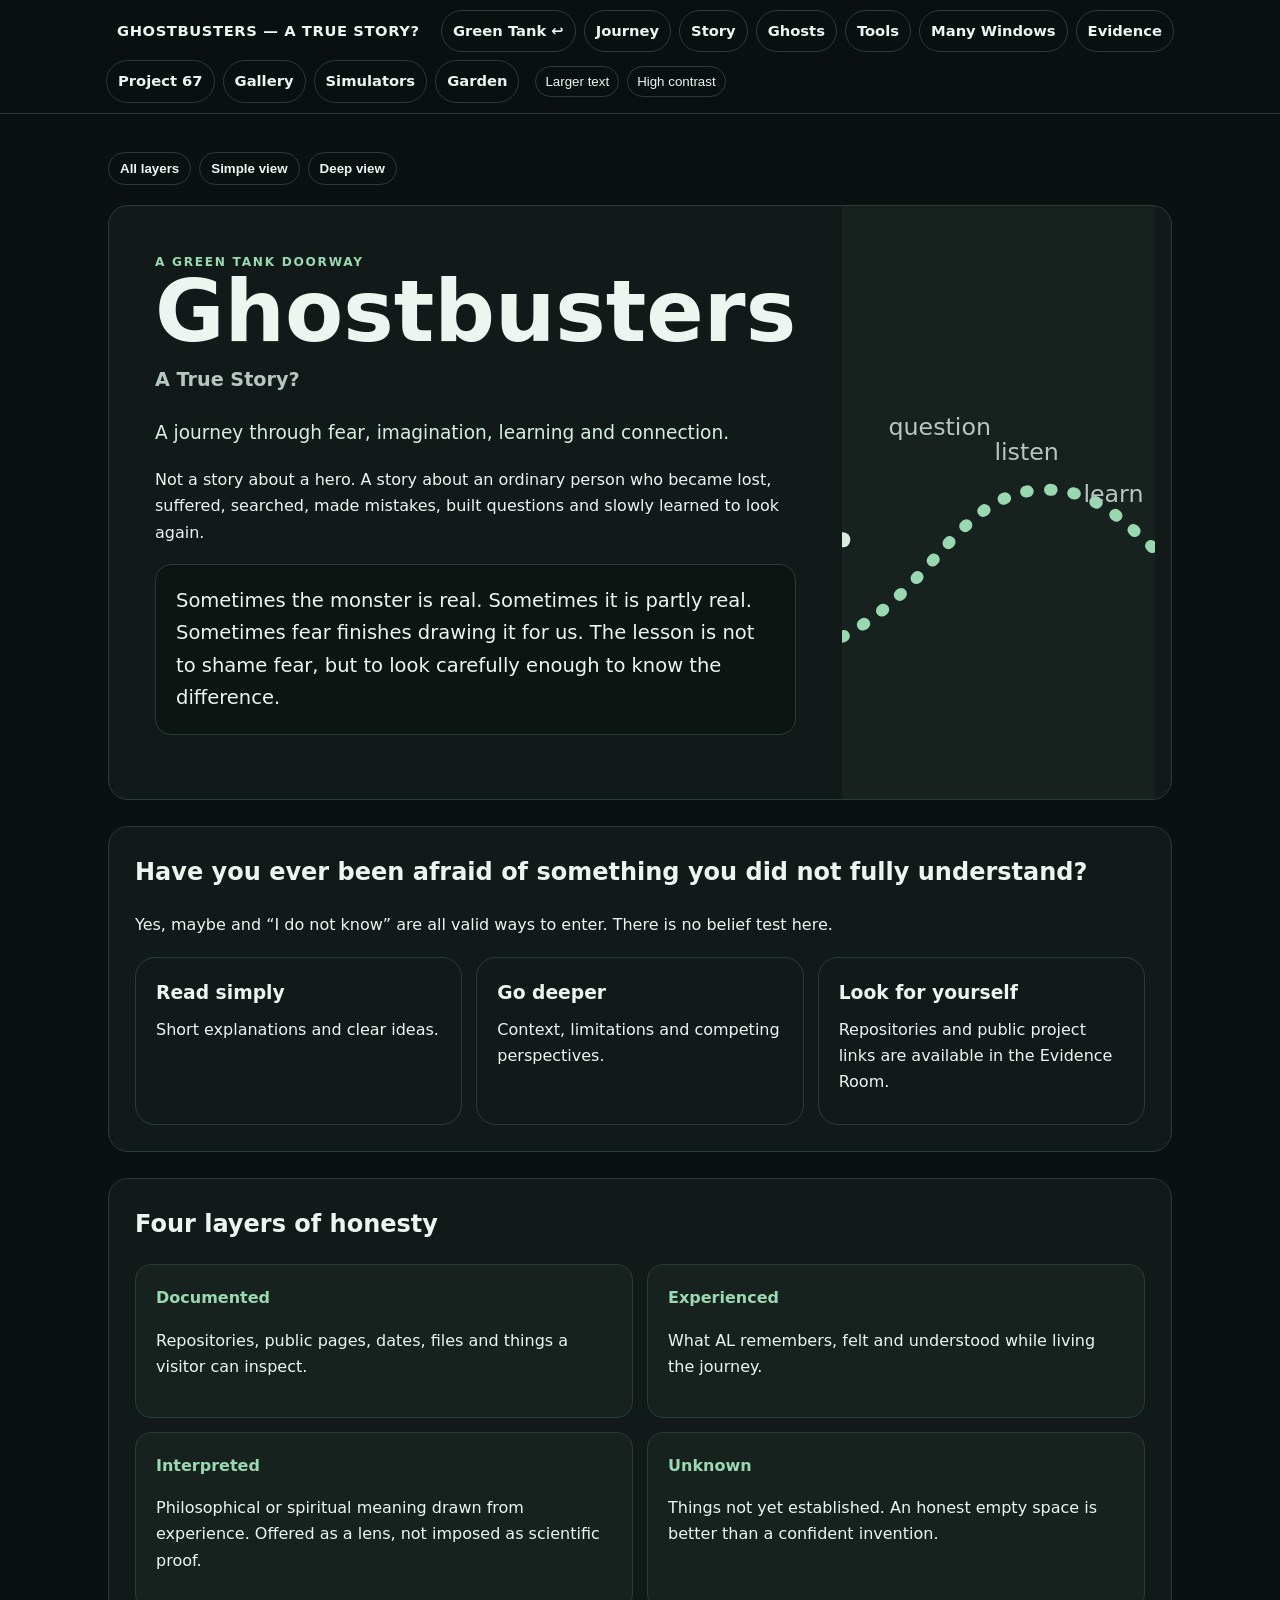
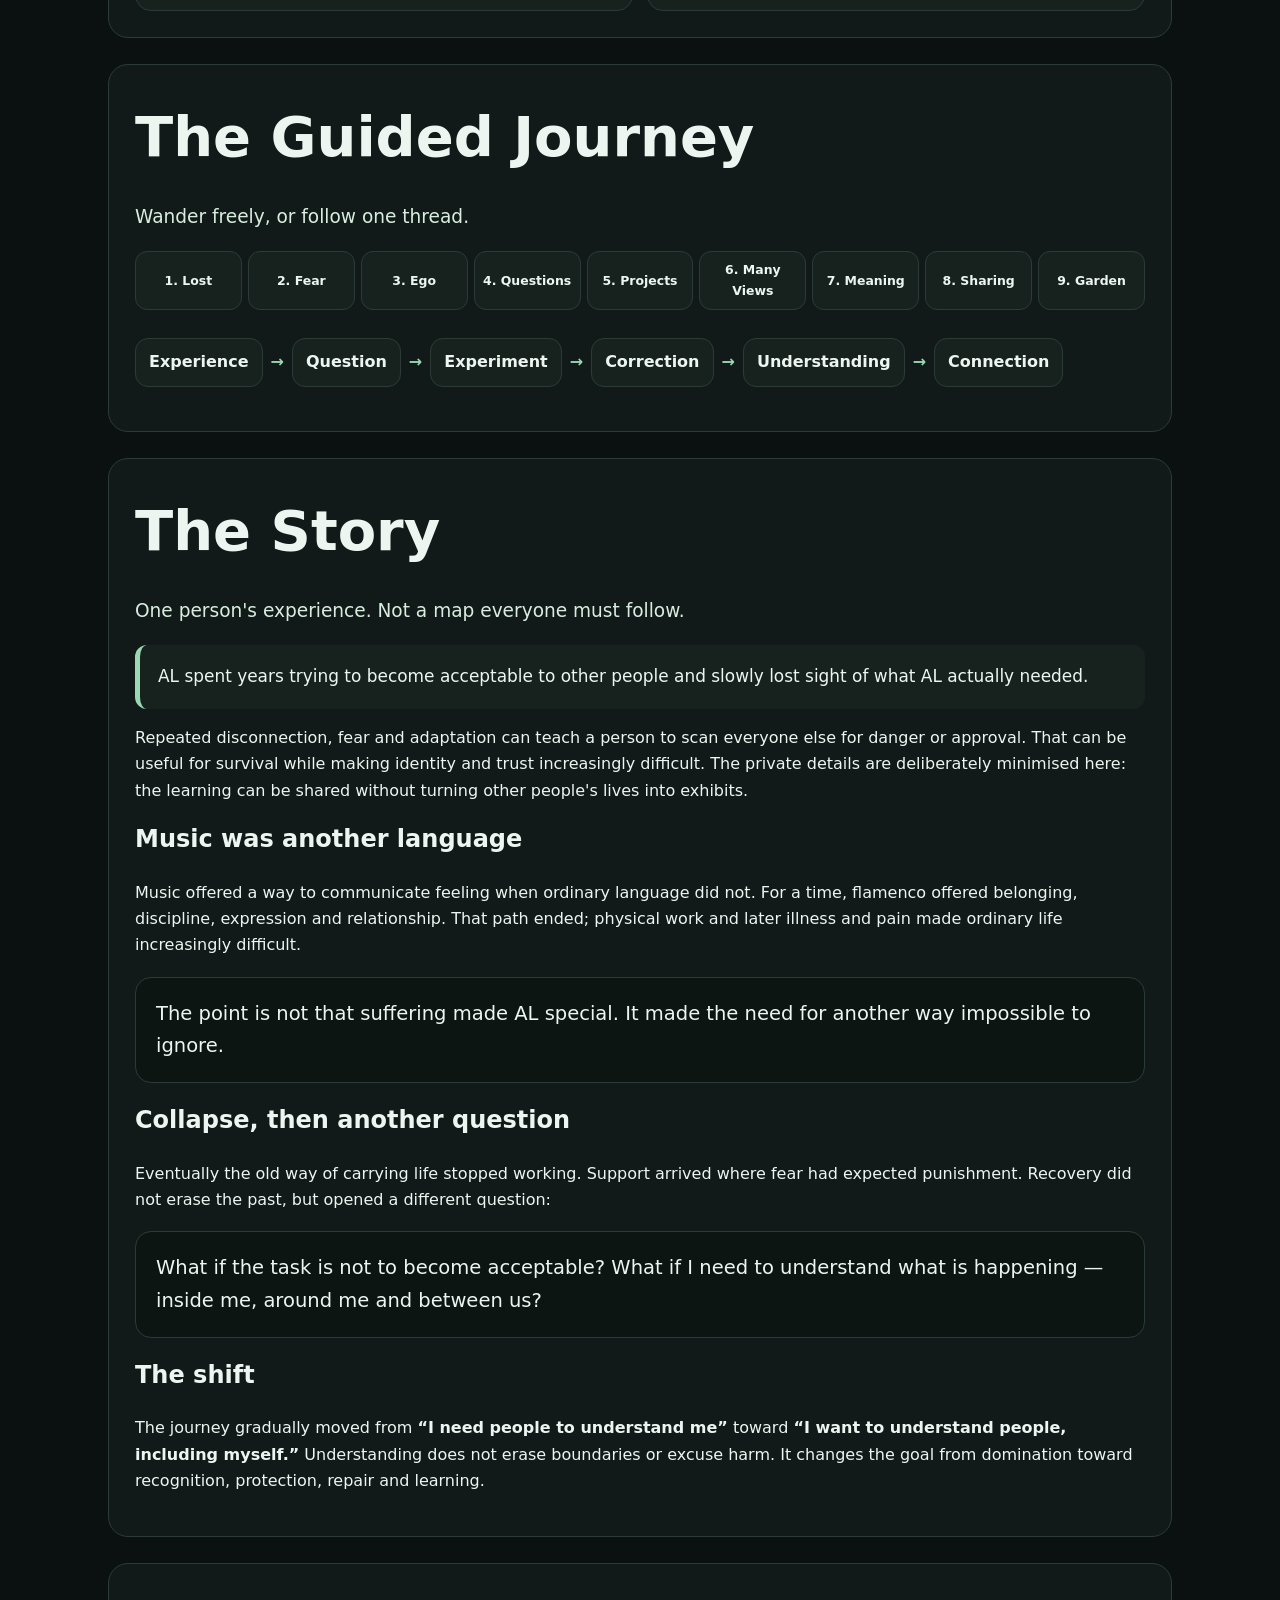
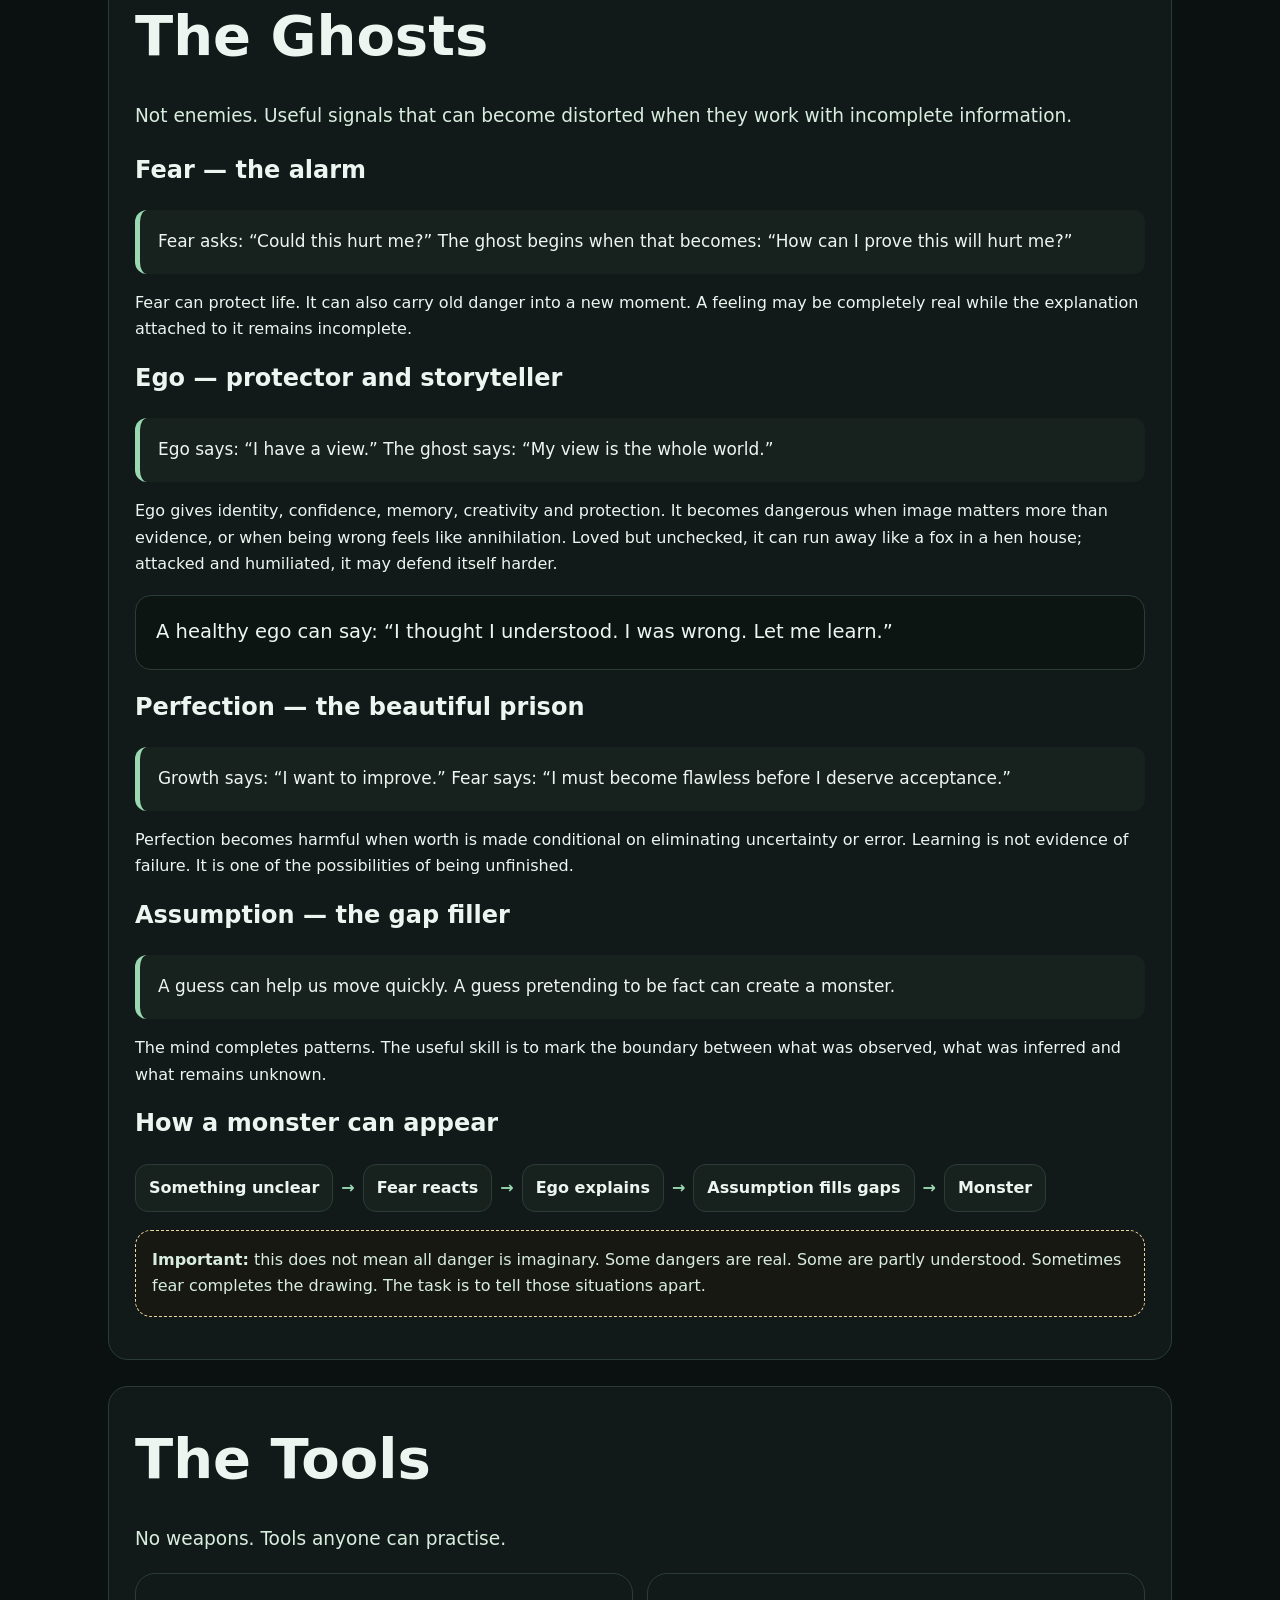
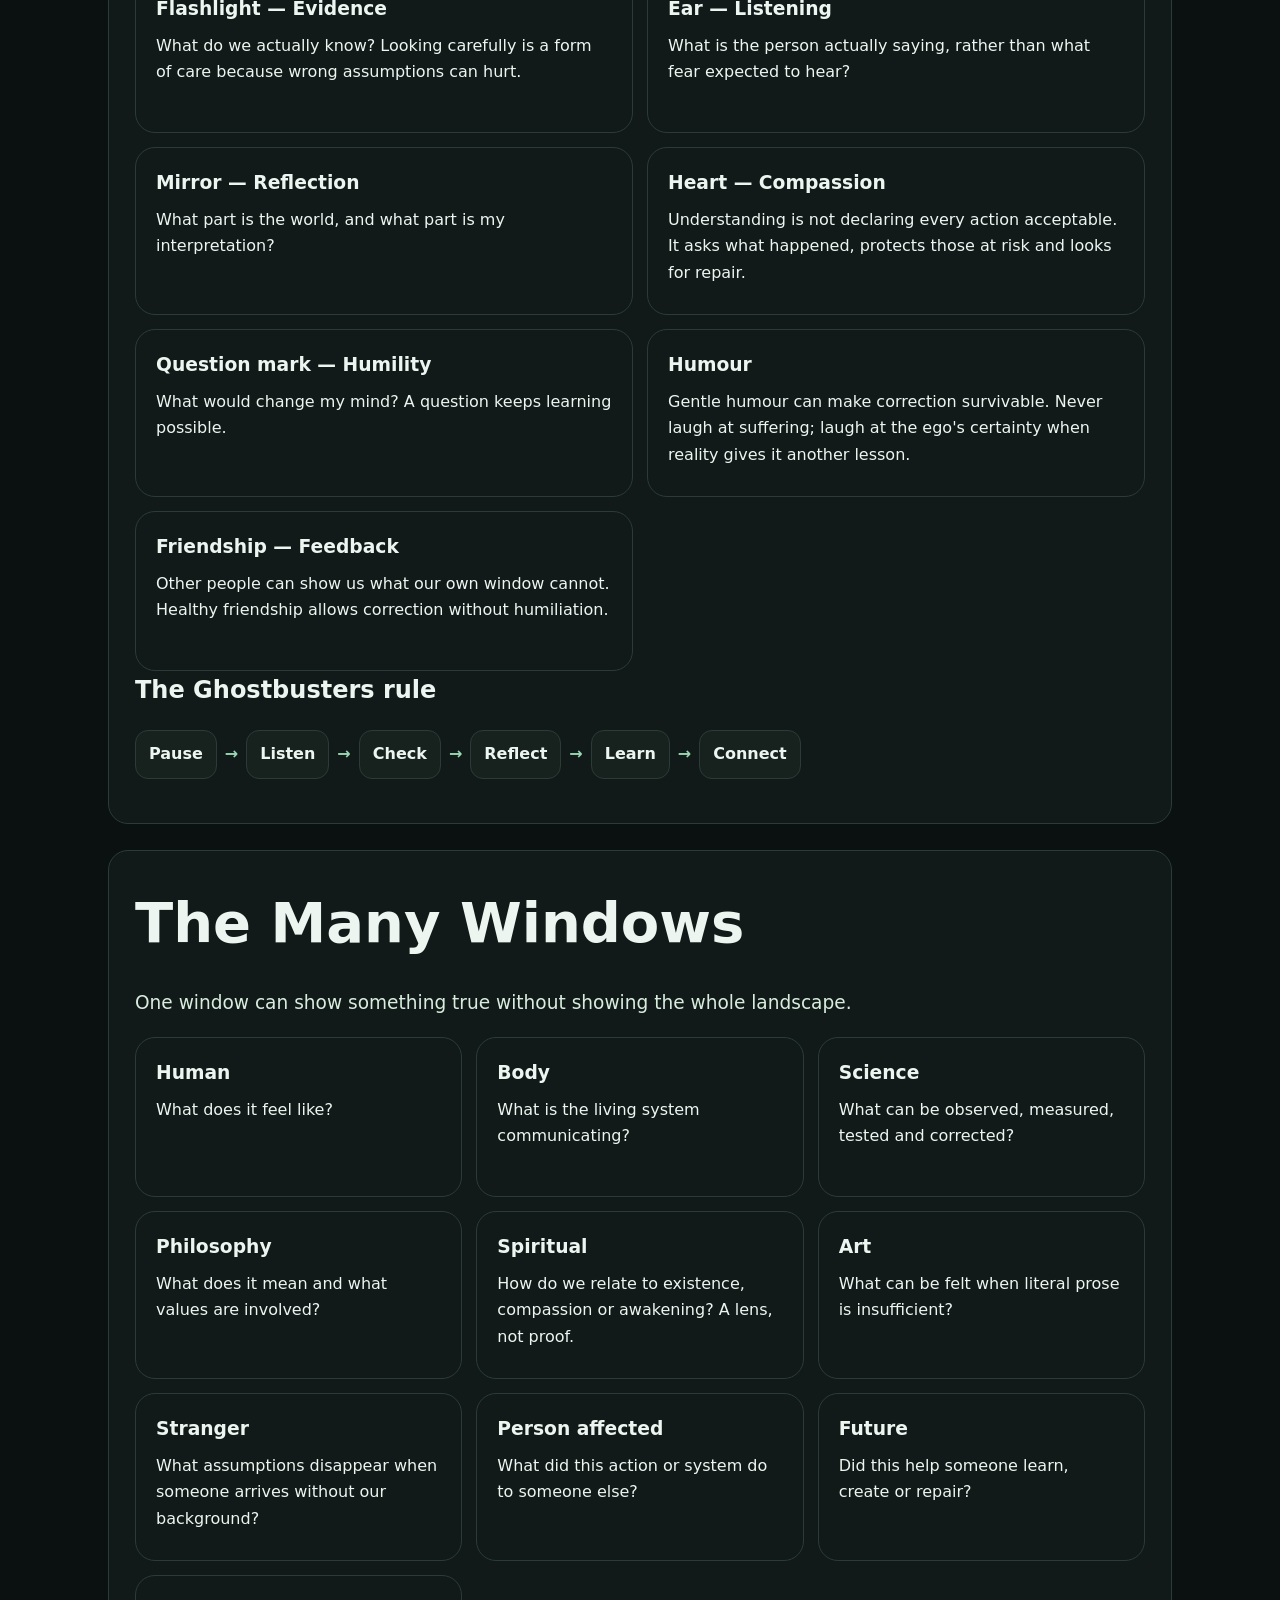
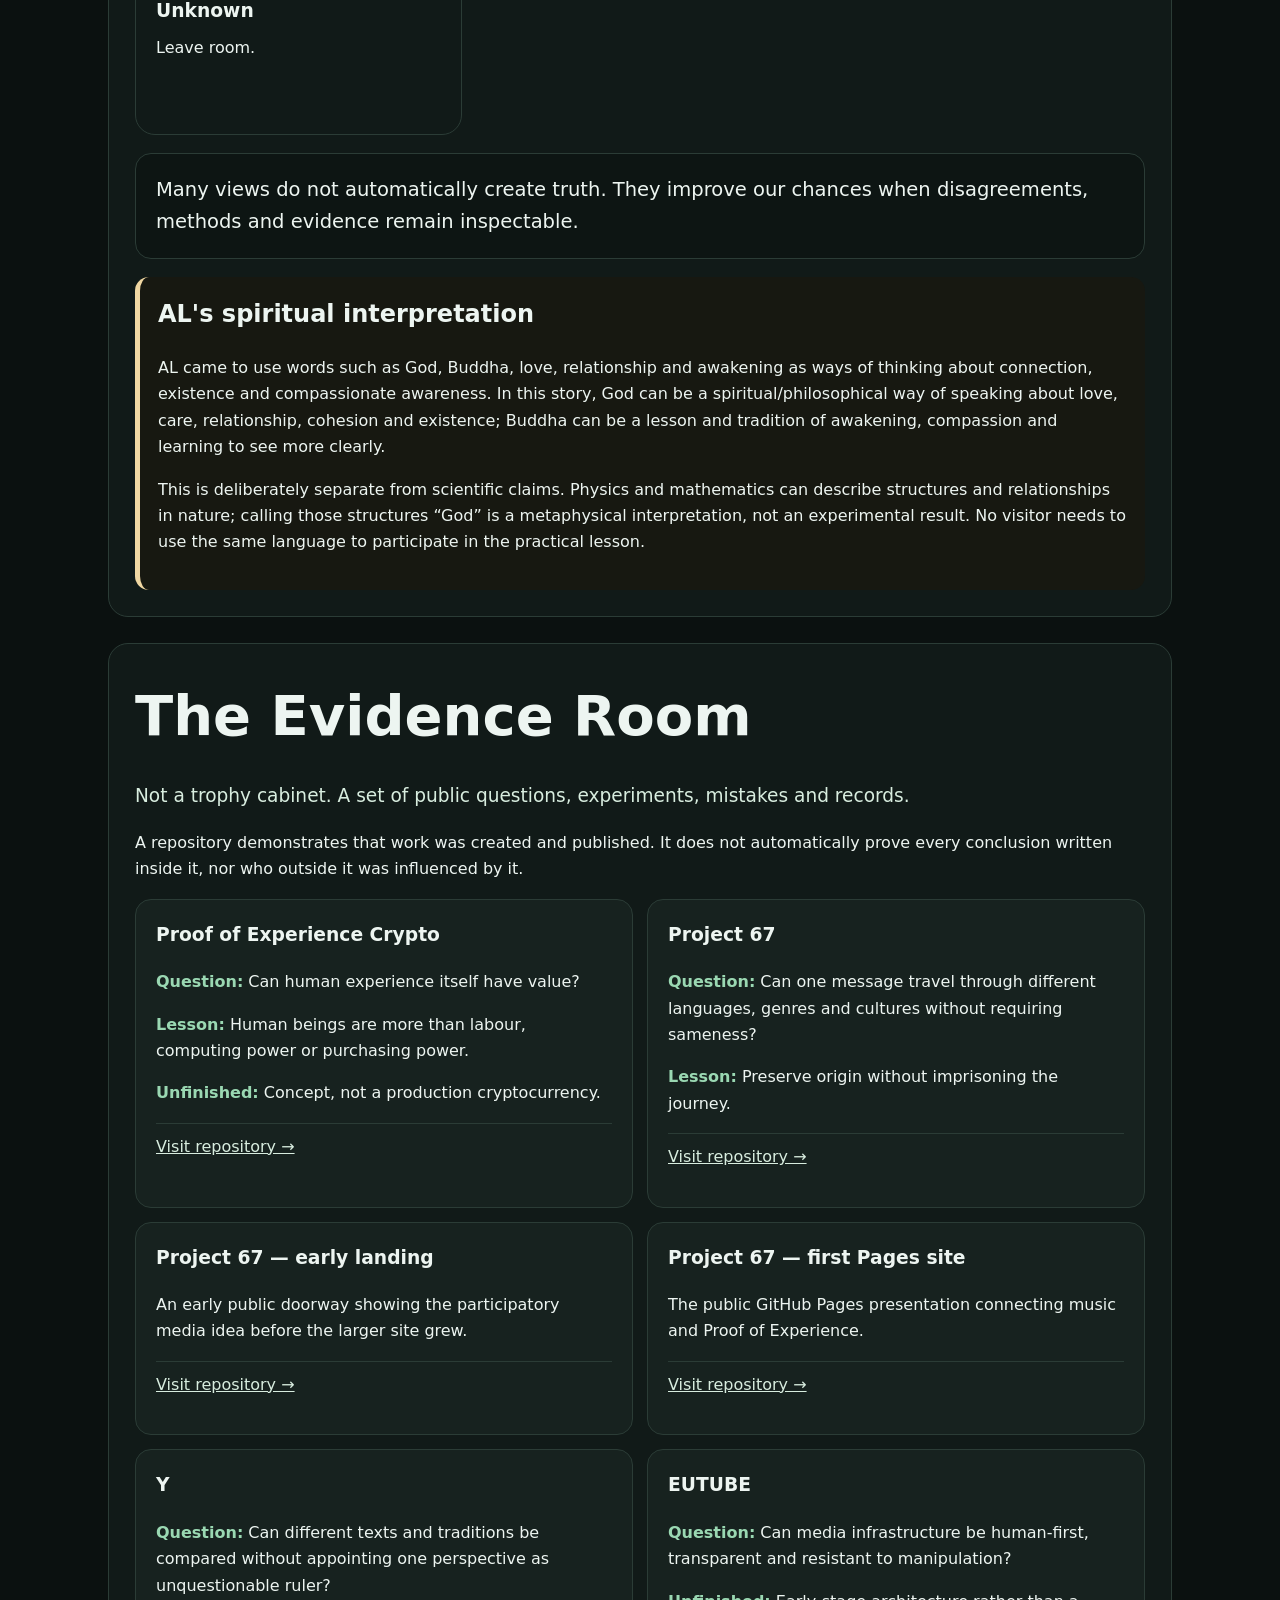
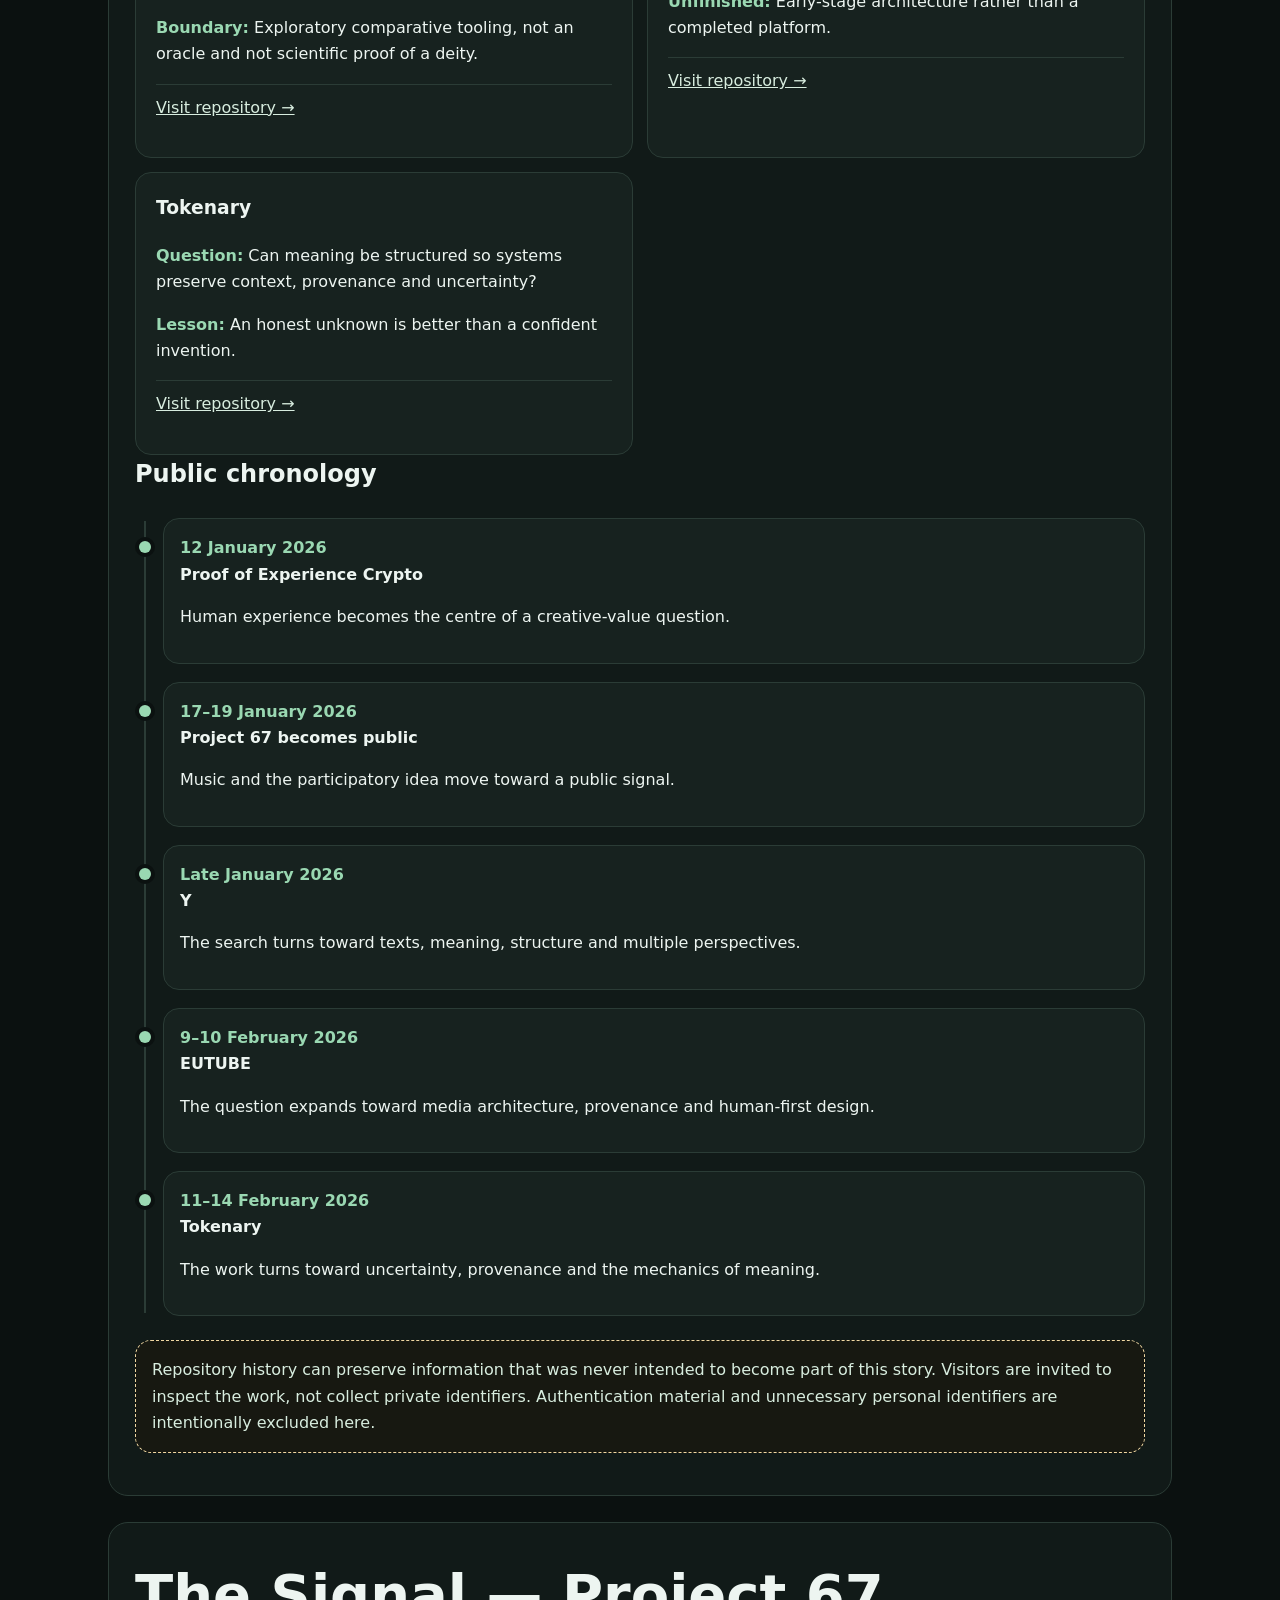
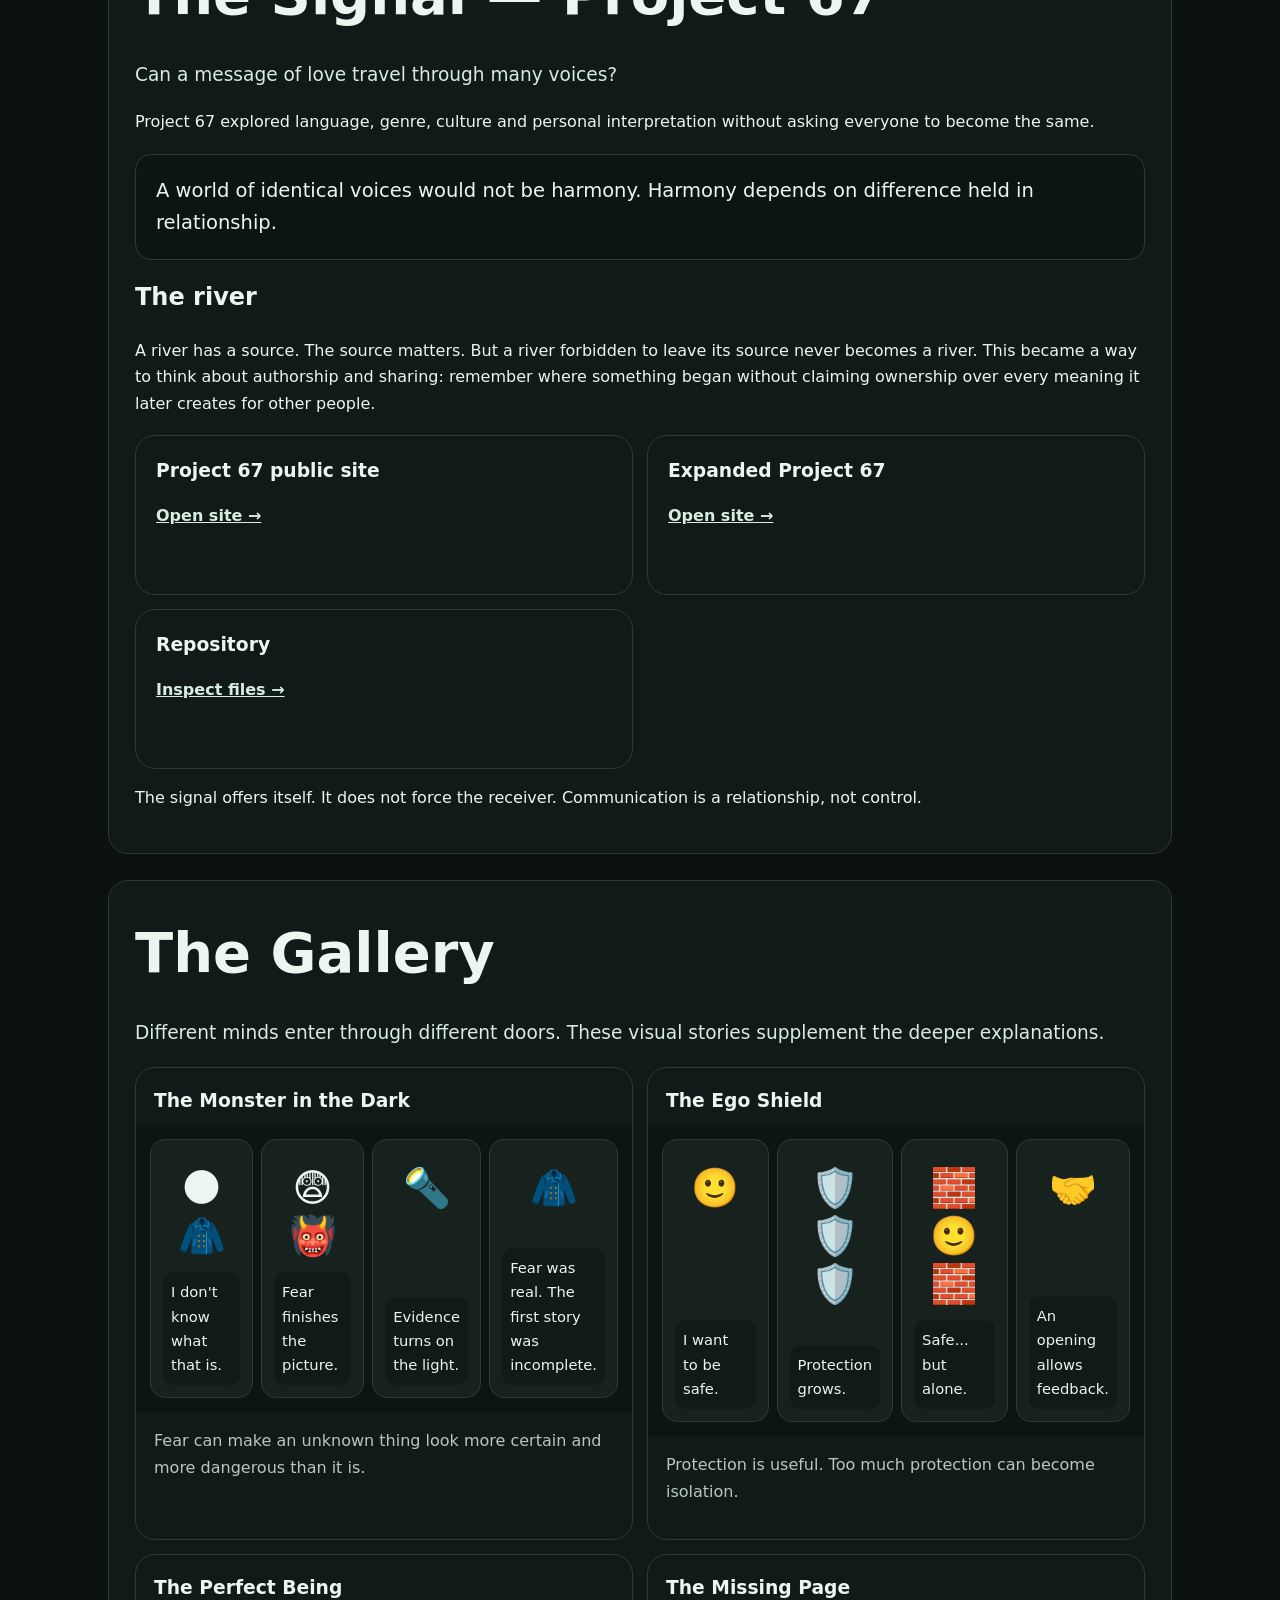
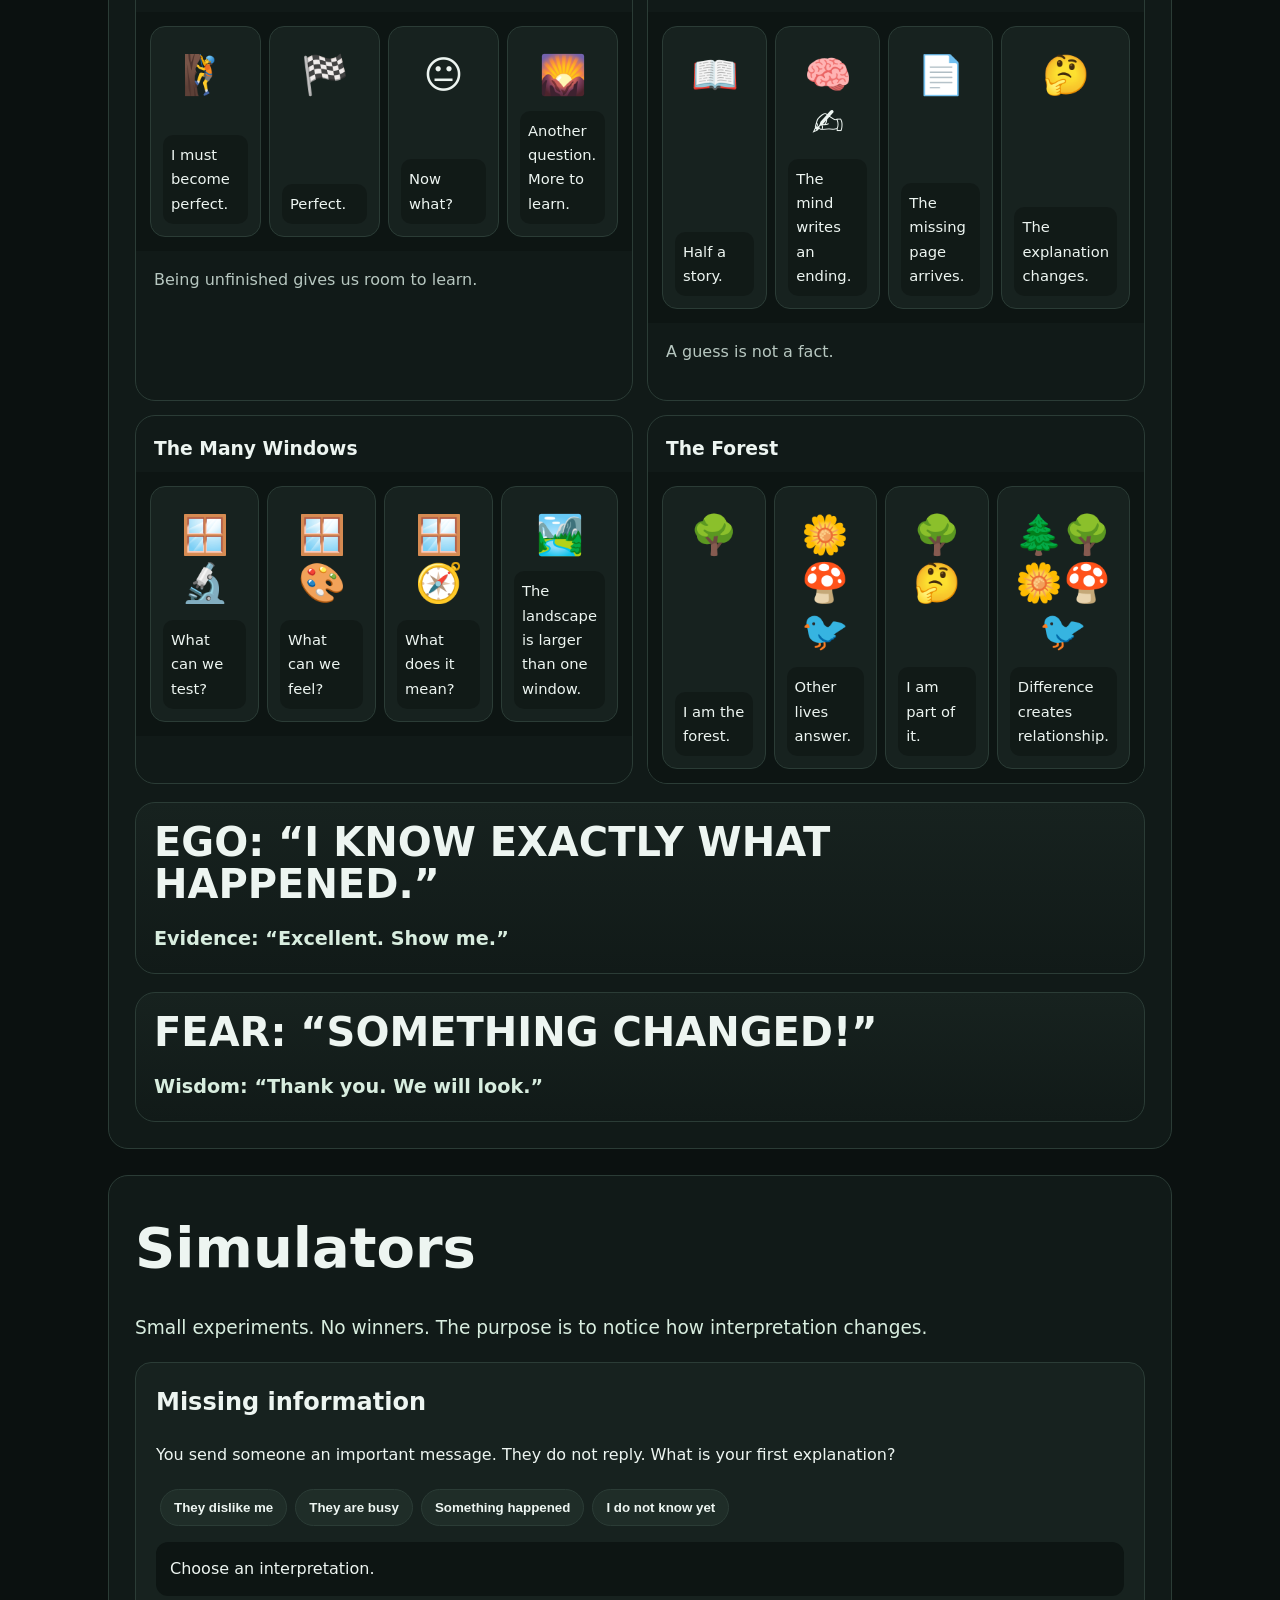
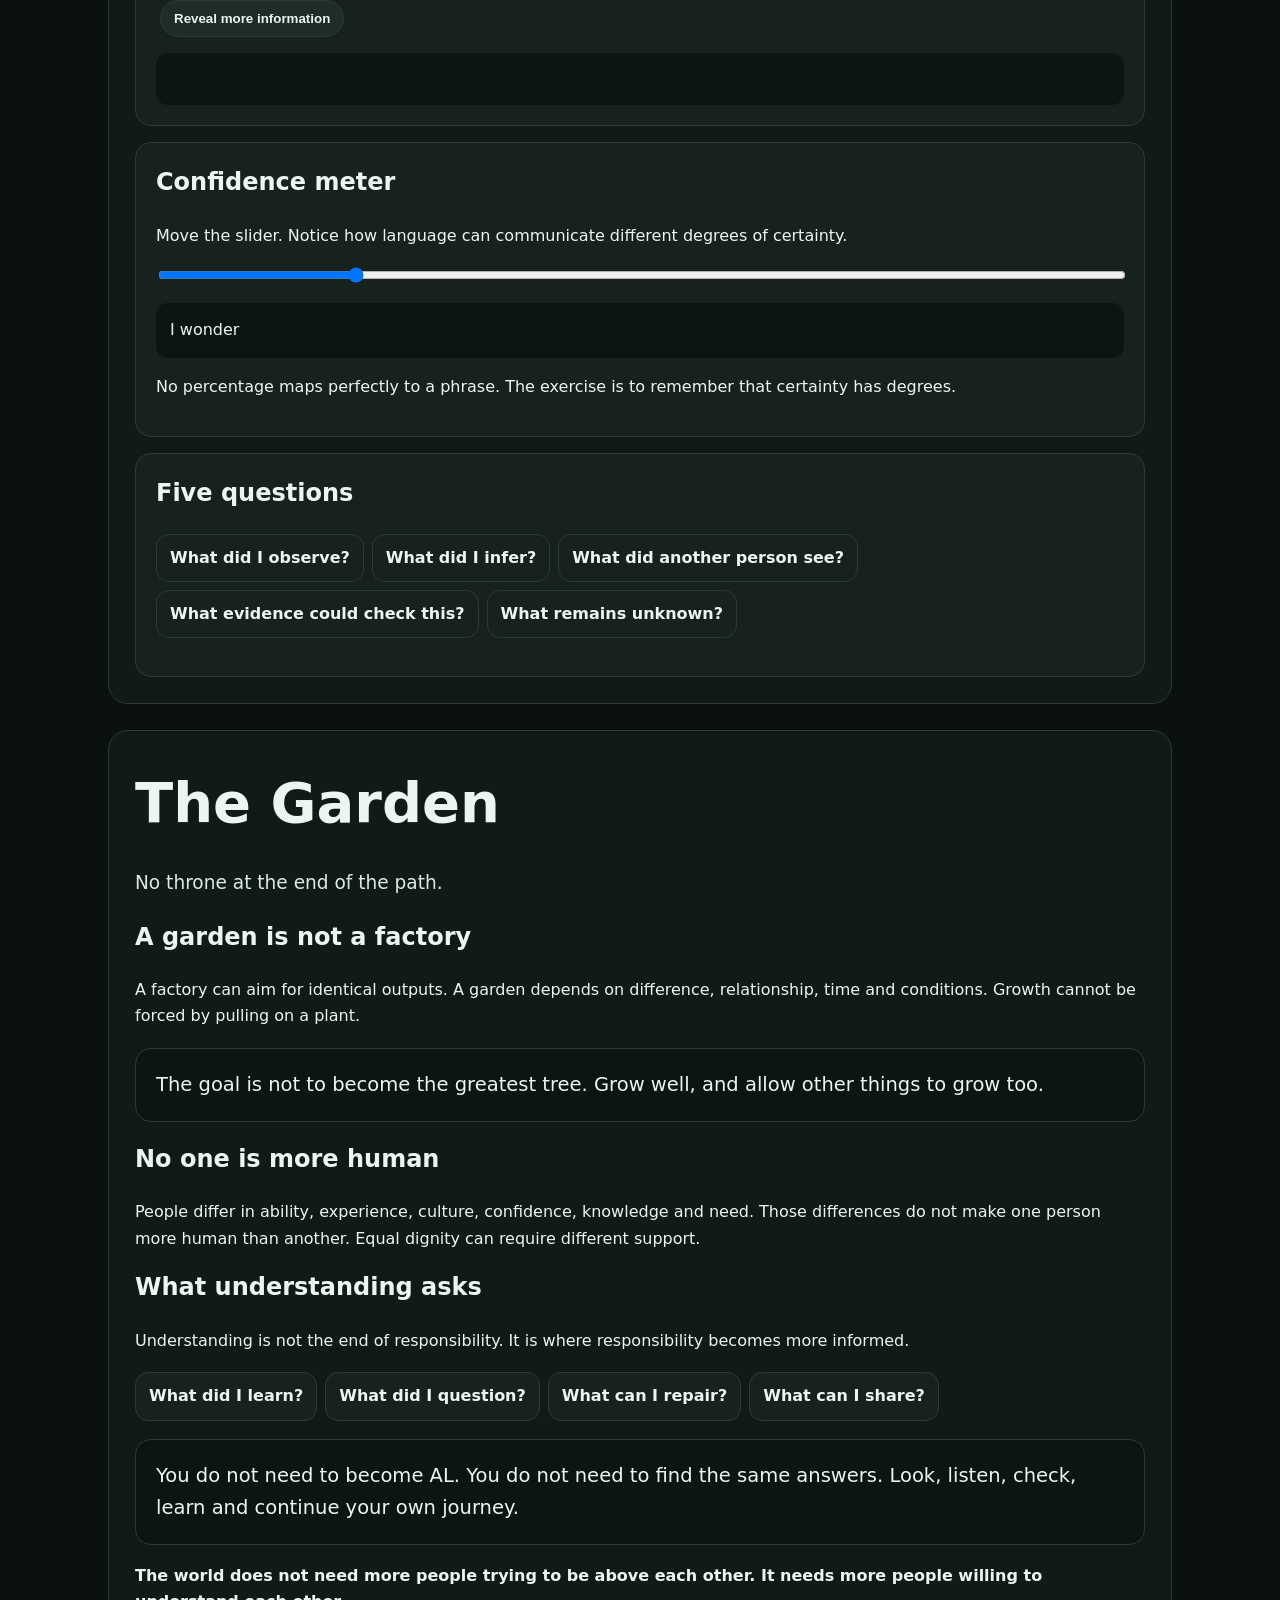
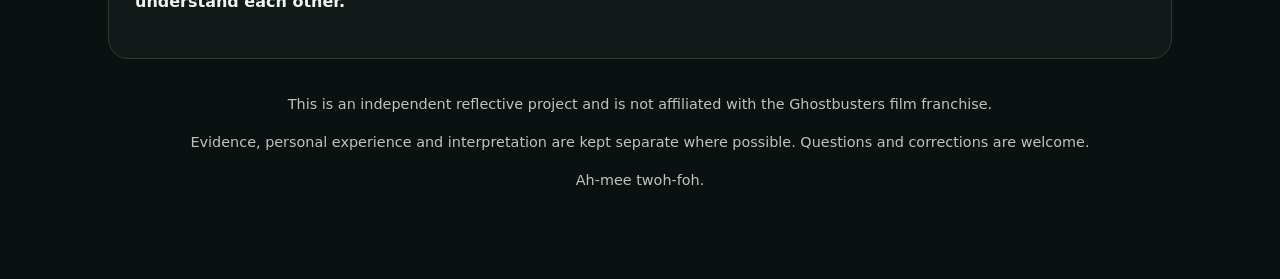
==== ghostbusters_source/index.html @ 3b2e3912 "Add Ghostbusters reviewed public page" ====
<!doctype html>
<html lang="en">
<head>
<meta charset="utf-8">
<meta name="viewport" content="width=device-width,initial-scale=1">
<meta name="description" content="Ghostbusters — A True Story? A Green Tank learning journey through fear, imagination, evidence, humility and connection.">
<title>Ghostbusters — A True Story?</title>
<link rel="stylesheet" href="assets/style.css">
<script defer src="assets/app.js"></script>
</head>
<body>
<header class="site"><nav class="nav" aria-label="Ghostbusters navigation">
<a class="brand" href="#door">GHOSTBUSTERS — A TRUE STORY?</a>
<a href="../index.html">Green Tank ↩</a><a href="#journey">Journey</a><a href="#story">Story</a><a href="#ghosts">Ghosts</a><a href="#tools">Tools</a><a href="#windows">Many Windows</a><a href="#evidence">Evidence</a><a href="#signal">Project 67</a><a href="#gallery">Gallery</a><a href="#simulators">Simulators</a><a href="#garden">Garden</a>
<div class="controls"><button id="bigText" type="button">Larger text</button><button id="contrast" type="button">High contrast</button></div>
</nav></header>
<main class="wrap">
<div class="modebar" aria-label="Reading mode"><button type="button" onclick="setReadingMode('all')">All layers</button><button type="button" onclick="setReadingMode('simple')">Simple view</button><button type="button" onclick="setReadingMode('deep')">Deep view</button></div>

<section id="door" class="hero">
<div class="hero-copy"><div class="kicker">A Green Tank doorway</div><h1>Ghostbusters</h1><h2>A True Story?</h2><p class="lead">A journey through fear, imagination, learning and connection.</p><p>Not a story about a hero. A story about an ordinary person who became lost, suffered, searched, made mistakes, built questions and slowly learned to look again.</p><div class="quote">Sometimes the monster is real. Sometimes it is partly real. Sometimes fear finishes drawing it for us. The lesson is not to shame fear, but to look carefully enough to know the difference.</div></div>
<div class="hero-img"><img src="assets/reflection_to_community.svg" alt="An ordinary person moving from private reflection through questions toward a circle of people sharing ideas."></div>
</section>

<section class="section"><h2>Have you ever been afraid of something you did not fully understand?</h2><p>Yes, maybe and “I do not know” are all valid ways to enter. There is no belief test here.</p><div class="grid"><div class="card"><h3>Read simply</h3><p>Short explanations and clear ideas.</p></div><div class="card"><h3>Go deeper</h3><p>Context, limitations and competing perspectives.</p></div><div class="card"><h3>Look for yourself</h3><p>Repositories and public project links are available in the Evidence Room.</p></div></div></section>

<section class="section"><h2>Four layers of honesty</h2><div class="evidence"><div class="exhibit"><span class="label">Documented</span><p>Repositories, public pages, dates, files and things a visitor can inspect.</p></div><div class="exhibit"><span class="label">Experienced</span><p>What AL remembers, felt and understood while living the journey.</p></div><div class="exhibit"><span class="label">Interpreted</span><p>Philosophical or spiritual meaning drawn from experience. Offered as a lens, not imposed as scientific proof.</p></div><div class="exhibit"><span class="label">Unknown</span><p>Things not yet established. An honest empty space is better than a confident invention.</p></div></div></section>

<section id="journey" class="section"><h1 class="room-title">The Guided Journey</h1><p class="lead">Wander freely, or follow one thread.</p><div class="journey-track"><a href="#story">1. Lost</a><a href="#fear">2. Fear</a><a href="#ego">3. Ego</a><a href="#tools">4. Questions</a><a href="#evidence">5. Projects</a><a href="#windows">6. Many Views</a><a href="#meaning">7. Meaning</a><a href="#signal">8. Sharing</a><a href="#garden">9. Garden</a></div><div class="visual-flow"><span class="node">Experience</span><span class="arrow">→</span><span class="node">Question</span><span class="arrow">→</span><span class="node">Experiment</span><span class="arrow">→</span><span class="node">Correction</span><span class="arrow">→</span><span class="node">Understanding</span><span class="arrow">→</span><span class="node">Connection</span></div></section>

<section id="story" class="section"><h1 class="room-title">The Story</h1><p class="lead">One person's experience. Not a map everyone must follow.</p><div class="simple simple-copy">AL spent years trying to become acceptable to other people and slowly lost sight of what AL actually needed.</div><p class="deep-copy">Repeated disconnection, fear and adaptation can teach a person to scan everyone else for danger or approval. That can be useful for survival while making identity and trust increasingly difficult. The private details are deliberately minimised here: the learning can be shared without turning other people's lives into exhibits.</p><h2>Music was another language</h2><p>Music offered a way to communicate feeling when ordinary language did not. For a time, flamenco offered belonging, discipline, expression and relationship. That path ended; physical work and later illness and pain made ordinary life increasingly difficult.</p><div class="quote">The point is not that suffering made AL special. It made the need for another way impossible to ignore.</div><h2>Collapse, then another question</h2><p>Eventually the old way of carrying life stopped working. Support arrived where fear had expected punishment. Recovery did not erase the past, but opened a different question:</p><div class="quote">What if the task is not to become acceptable? What if I need to understand what is happening — inside me, around me and between us?</div><h2>The shift</h2><p>The journey gradually moved from <strong>“I need people to understand me”</strong> toward <strong>“I want to understand people, including myself.”</strong> Understanding does not erase boundaries or excuse harm. It changes the goal from domination toward recognition, protection, repair and learning.</p></section>

<section id="ghosts" class="section"><h1 class="room-title">The Ghosts</h1><p class="lead">Not enemies. Useful signals that can become distorted when they work with incomplete information.</p><article id="fear"><h2>Fear — the alarm</h2><div class="simple simple-copy">Fear asks: “Could this hurt me?” The ghost begins when that becomes: “How can I prove this will hurt me?”</div><p class="deep-copy">Fear can protect life. It can also carry old danger into a new moment. A feeling may be completely real while the explanation attached to it remains incomplete.</p></article><article id="ego"><h2>Ego — protector and storyteller</h2><div class="simple simple-copy">Ego says: “I have a view.” The ghost says: “My view is the whole world.”</div><p class="deep-copy">Ego gives identity, confidence, memory, creativity and protection. It becomes dangerous when image matters more than evidence, or when being wrong feels like annihilation. Loved but unchecked, it can run away like a fox in a hen house; attacked and humiliated, it may defend itself harder.</p><div class="quote">A healthy ego can say: “I thought I understood. I was wrong. Let me learn.”</div></article><article><h2>Perfection — the beautiful prison</h2><div class="simple simple-copy">Growth says: “I want to improve.” Fear says: “I must become flawless before I deserve acceptance.”</div><p class="deep-copy">Perfection becomes harmful when worth is made conditional on eliminating uncertainty or error. Learning is not evidence of failure. It is one of the possibilities of being unfinished.</p></article><article><h2>Assumption — the gap filler</h2><div class="simple simple-copy">A guess can help us move quickly. A guess pretending to be fact can create a monster.</div><p class="deep-copy">The mind completes patterns. The useful skill is to mark the boundary between what was observed, what was inferred and what remains unknown.</p></article><h2>How a monster can appear</h2><div class="visual-flow"><span class="node">Something unclear</span><span class="arrow">→</span><span class="node">Fear reacts</span><span class="arrow">→</span><span class="node">Ego explains</span><span class="arrow">→</span><span class="node">Assumption fills gaps</span><span class="arrow">→</span><span class="node">Monster</span></div><p class="notice"><strong>Important:</strong> this does not mean all danger is imaginary. Some dangers are real. Some are partly understood. Sometimes fear completes the drawing. The task is to tell those situations apart.</p></section>

<section id="tools" class="section"><h1 class="room-title">The Tools</h1><p class="lead">No weapons. Tools anyone can practise.</p><div class="grid"><div class="card wide"><h3>Flashlight — Evidence</h3><p>What do we actually know? Looking carefully is a form of care because wrong assumptions can hurt.</p></div><div class="card wide"><h3>Ear — Listening</h3><p>What is the person actually saying, rather than what fear expected to hear?</p></div><div class="card wide"><h3>Mirror — Reflection</h3><p>What part is the world, and what part is my interpretation?</p></div><div class="card wide"><h3>Heart — Compassion</h3><p>Understanding is not declaring every action acceptable. It asks what happened, protects those at risk and looks for repair.</p></div><div class="card wide"><h3>Question mark — Humility</h3><p>What would change my mind? A question keeps learning possible.</p></div><div class="card wide"><h3>Humour</h3><p>Gentle humour can make correction survivable. Never laugh at suffering; laugh at the ego's certainty when reality gives it another lesson.</p></div><div class="card wide"><h3>Friendship — Feedback</h3><p>Other people can show us what our own window cannot. Healthy friendship allows correction without humiliation.</p></div></div><h2>The Ghostbusters rule</h2><div class="visual-flow"><span class="node">Pause</span><span class="arrow">→</span><span class="node">Listen</span><span class="arrow">→</span><span class="node">Check</span><span class="arrow">→</span><span class="node">Reflect</span><span class="arrow">→</span><span class="node">Learn</span><span class="arrow">→</span><span class="node">Connect</span></div></section>

<section id="windows" class="section"><h1 class="room-title">The Many Windows</h1><p class="lead">One window can show something true without showing the whole landscape.</p><div class="grid"><div class="card"><h3>Human</h3><p>What does it feel like?</p></div><div class="card"><h3>Body</h3><p>What is the living system communicating?</p></div><div class="card"><h3>Science</h3><p>What can be observed, measured, tested and corrected?</p></div><div class="card"><h3>Philosophy</h3><p>What does it mean and what values are involved?</p></div><div class="card"><h3>Spiritual</h3><p>How do we relate to existence, compassion or awakening? A lens, not proof.</p></div><div class="card"><h3>Art</h3><p>What can be felt when literal prose is insufficient?</p></div><div class="card"><h3>Stranger</h3><p>What assumptions disappear when someone arrives without our background?</p></div><div class="card"><h3>Person affected</h3><p>What did this action or system do to someone else?</p></div><div class="card"><h3>Future</h3><p>Did this help someone learn, create or repair?</p></div><div class="card"><h3>Unknown</h3><p>Leave room.</p></div></div><div class="quote">Many views do not automatically create truth. They improve our chances when disagreements, methods and evidence remain inspectable.</div><div id="meaning" class="spiritual-lens"><h2>AL's spiritual interpretation</h2><p>AL came to use words such as God, Buddha, love, relationship and awakening as ways of thinking about connection, existence and compassionate awareness. In this story, God can be a spiritual/philosophical way of speaking about love, care, relationship, cohesion and existence; Buddha can be a lesson and tradition of awakening, compassion and learning to see more clearly.</p><p>This is deliberately separate from scientific claims. Physics and mathematics can describe structures and relationships in nature; calling those structures “God” is a metaphysical interpretation, not an experimental result. No visitor needs to use the same language to participate in the practical lesson.</p></div></section>

<section id="evidence" class="section"><h1 class="room-title">The Evidence Room</h1><p class="lead">Not a trophy cabinet. A set of public questions, experiments, mistakes and records.</p><p>A repository demonstrates that work was created and published. It does not automatically prove every conclusion written inside it, nor who outside it was influenced by it.</p><div class="evidence"><article class="exhibit"><h3>Proof of Experience Crypto</h3><p><span class="label">Question:</span> Can human experience itself have value?</p><p><span class="label">Lesson:</span> Human beings are more than labour, computing power or purchasing power.</p><p><span class="label">Unfinished:</span> Concept, not a production cryptocurrency.</p><p class="factline"><a href="https://github.com/Sometimesalex/proof-of-experience-crypto" target="_blank" rel="noopener">Visit repository →</a></p></article><article class="exhibit"><h3>Project 67</h3><p><span class="label">Question:</span> Can one message travel through different languages, genres and cultures without requiring sameness?</p><p><span class="label">Lesson:</span> Preserve origin without imprisoning the journey.</p><p class="factline"><a href="https://github.com/Sometimesalex/67" target="_blank" rel="noopener">Visit repository →</a></p></article><article class="exhibit"><h3>Project 67 — early landing</h3><p>An early public doorway showing the participatory media idea before the larger site grew.</p><p class="factline"><a href="https://github.com/Sometimesalex/project67-landing" target="_blank" rel="noopener">Visit repository →</a></p></article><article class="exhibit"><h3>Project 67 — first Pages site</h3><p>The public GitHub Pages presentation connecting music and Proof of Experience.</p><p class="factline"><a href="https://github.com/Sometimesalex/sometimesalex.github.io" target="_blank" rel="noopener">Visit repository →</a></p></article><article class="exhibit"><h3>Y</h3><p><span class="label">Question:</span> Can different texts and traditions be compared without appointing one perspective as unquestionable ruler?</p><p><span class="label">Boundary:</span> Exploratory comparative tooling, not an oracle and not scientific proof of a deity.</p><p class="factline"><a href="https://github.com/Sometimesalex/y" target="_blank" rel="noopener">Visit repository →</a></p></article><article class="exhibit"><h3>EUTUBE</h3><p><span class="label">Question:</span> Can media infrastructure be human-first, transparent and resistant to manipulation?</p><p><span class="label">Unfinished:</span> Early-stage architecture rather than a completed platform.</p><p class="factline"><a href="https://github.com/Sometimesalex/eutube" target="_blank" rel="noopener">Visit repository →</a></p></article><article class="exhibit"><h3>Tokenary</h3><p><span class="label">Question:</span> Can meaning be structured so systems preserve context, provenance and uncertainty?</p><p><span class="label">Lesson:</span> An honest unknown is better than a confident invention.</p><p class="factline"><a href="https://github.com/Sometimesalex/Tokenary" target="_blank" rel="noopener">Visit repository →</a></p></article></div><h2>Public chronology</h2><div class="timeline"><div class="event"><time>12 January 2026</time><strong>Proof of Experience Crypto</strong><p>Human experience becomes the centre of a creative-value question.</p></div><div class="event"><time>17–19 January 2026</time><strong>Project 67 becomes public</strong><p>Music and the participatory idea move toward a public signal.</p></div><div class="event"><time>Late January 2026</time><strong>Y</strong><p>The search turns toward texts, meaning, structure and multiple perspectives.</p></div><div class="event"><time>9–10 February 2026</time><strong>EUTUBE</strong><p>The question expands toward media architecture, provenance and human-first design.</p></div><div class="event"><time>11–14 February 2026</time><strong>Tokenary</strong><p>The work turns toward uncertainty, provenance and the mechanics of meaning.</p></div></div><p class="notice">Repository history can preserve information that was never intended to become part of this story. Visitors are invited to inspect the work, not collect private identifiers. Authentication material and unnecessary personal identifiers are intentionally excluded here.</p></section>

<section id="signal" class="section"><h1 class="room-title">The Signal — Project 67</h1><p class="lead">Can a message of love travel through many voices?</p><p>Project 67 explored language, genre, culture and personal interpretation without asking everyone to become the same.</p><div class="quote">A world of identical voices would not be harmony. Harmony depends on difference held in relationship.</div><h2>The river</h2><p>A river has a source. The source matters. But a river forbidden to leave its source never becomes a river. This became a way to think about authorship and sharing: remember where something began without claiming ownership over every meaning it later creates for other people.</p><div class="grid"><div class="card wide"><h3>Project 67 public site</h3><p><a class="go" href="https://sometimesalex.github.io/" target="_blank" rel="noopener">Open site →</a></p></div><div class="card wide"><h3>Expanded Project 67</h3><p><a class="go" href="https://sometimesalex.github.io/67/" target="_blank" rel="noopener">Open site →</a></p></div><div class="card wide"><h3>Repository</h3><p><a class="go" href="https://github.com/Sometimesalex/67" target="_blank" rel="noopener">Inspect files →</a></p></div></div><p>The signal offers itself. It does not force the receiver. Communication is a relationship, not control.</p></section>

<section id="gallery" class="section"><h1 class="room-title">The Gallery</h1><p class="lead">Different minds enter through different doors. These visual stories supplement the deeper explanations.</p><div class="comic-grid"><article class="comic"><h3>The Monster in the Dark</h3><div class="strip"><div class="panel"><div class="scene">🌑<br>🧥</div><div class="caption">I don't know what that is.</div></div><div class="panel"><div class="scene">😨<br>👹</div><div class="caption">Fear finishes the picture.</div></div><div class="panel"><div class="scene">🔦</div><div class="caption">Evidence turns on the light.</div></div><div class="panel"><div class="scene">🧥</div><div class="caption">Fear was real. The first story was incomplete.</div></div></div><p class="comic-note simple-copy">Fear can make an unknown thing look more certain and more dangerous than it is.</p></article><article class="comic"><h3>The Ego Shield</h3><div class="strip"><div class="panel"><div class="scene">🙂</div><div class="caption">I want to be safe.</div></div><div class="panel"><div class="scene">🛡️🛡️🛡️</div><div class="caption">Protection grows.</div></div><div class="panel"><div class="scene">🧱🙂🧱</div><div class="caption">Safe... but alone.</div></div><div class="panel"><div class="scene">🤝</div><div class="caption">An opening allows feedback.</div></div></div><p class="comic-note">Protection is useful. Too much protection can become isolation.</p></article><article class="comic"><h3>The Perfect Being</h3><div class="strip"><div class="panel"><div class="scene">🧗</div><div class="caption">I must become perfect.</div></div><div class="panel"><div class="scene">🏁</div><div class="caption">Perfect.</div></div><div class="panel"><div class="scene">😐</div><div class="caption">Now what?</div></div><div class="panel"><div class="scene">🌄</div><div class="caption">Another question. More to learn.</div></div></div><p class="comic-note">Being unfinished gives us room to learn.</p></article><article class="comic"><h3>The Missing Page</h3><div class="strip"><div class="panel"><div class="scene">📖</div><div class="caption">Half a story.</div></div><div class="panel"><div class="scene">🧠✍️</div><div class="caption">The mind writes an ending.</div></div><div class="panel"><div class="scene">📄</div><div class="caption">The missing page arrives.</div></div><div class="panel"><div class="scene">🤔</div><div class="caption">The explanation changes.</div></div></div><p class="comic-note">A guess is not a fact.</p></article><article class="comic"><h3>The Many Windows</h3><div class="strip"><div class="panel"><div class="scene">🪟🔬</div><div class="caption">What can we test?</div></div><div class="panel"><div class="scene">🪟🎨</div><div class="caption">What can we feel?</div></div><div class="panel"><div class="scene">🪟🧭</div><div class="caption">What does it mean?</div></div><div class="panel"><div class="scene">🏞️</div><div class="caption">The landscape is larger than one window.</div></div></div></article><article class="comic"><h3>The Forest</h3><div class="strip"><div class="panel"><div class="scene">🌳</div><div class="caption">I am the forest.</div></div><div class="panel"><div class="scene">🌼🍄🐦</div><div class="caption">Other lives answer.</div></div><div class="panel"><div class="scene">🌳🤔</div><div class="caption">I am part of it.</div></div><div class="panel"><div class="scene">🌲🌳🌼🍄🐦</div><div class="caption">Difference creates relationship.</div></div></div></article></div><div class="meme"><div class="meme-top">Ego: “I know exactly what happened.”</div><div class="meme-bottom">Evidence: “Excellent. Show me.”</div></div><div class="meme"><div class="meme-top">Fear: “Something changed!”</div><div class="meme-bottom">Wisdom: “Thank you. We will look.”</div></div></section>

<section id="simulators" class="section"><h1 class="room-title">Simulators</h1><p class="lead">Small experiments. No winners. The purpose is to notice how interpretation changes.</p><div class="sim"><h2>Missing information</h2><p>You send someone an important message. They do not reply. What is your first explanation?</p><button onclick="missingInfo('hate')">They dislike me</button><button onclick="missingInfo('busy')">They are busy</button><button onclick="missingInfo('happened')">Something happened</button><button onclick="missingInfo('unknown')">I do not know yet</button><div class="result" id="missingResult" aria-live="polite">Choose an interpretation.</div><button onclick="revealCase()">Reveal more information</button><div class="result" id="caseReveal" aria-live="polite"></div></div><div class="sim"><h2>Confidence meter</h2><p>Move the slider. Notice how language can communicate different degrees of certainty.</p><input class="range" type="range" min="0" max="100" value="20" oninput="confidence(this.value)" aria-label="Confidence"><div class="result" id="confidenceResult">I wonder</div><p class="deep-copy">No percentage maps perfectly to a phrase. The exercise is to remember that certainty has degrees.</p></div><div class="sim"><h2>Five questions</h2><div class="visual-flow"><span class="node">What did I observe?</span><span class="node">What did I infer?</span><span class="node">What did another person see?</span><span class="node">What evidence could check this?</span><span class="node">What remains unknown?</span></div></div></section>

<section id="garden" class="section"><h1 class="room-title">The Garden</h1><p class="lead">No throne at the end of the path.</p><h2>A garden is not a factory</h2><p>A factory can aim for identical outputs. A garden depends on difference, relationship, time and conditions. Growth cannot be forced by pulling on a plant.</p><div class="quote">The goal is not to become the greatest tree. Grow well, and allow other things to grow too.</div><h2>No one is more human</h2><p>People differ in ability, experience, culture, confidence, knowledge and need. Those differences do not make one person more human than another. Equal dignity can require different support.</p><h2>What understanding asks</h2><p>Understanding is not the end of responsibility. It is where responsibility becomes more informed.</p><div class="visual-flow"><span class="node">What did I learn?</span><span class="node">What did I question?</span><span class="node">What can I repair?</span><span class="node">What can I share?</span></div><div class="quote">You do not need to become AL. You do not need to find the same answers. Look, listen, check, learn and continue your own journey.</div><p><strong>The world does not need more people trying to be above each other. It needs more people willing to understand each other.</strong></p></section>

<footer><p>This is an independent reflective project and is not affiliated with the Ghostbusters film franchise.</p><p>Evidence, personal experience and interpretation are kept separate where possible. Questions and corrections are welcome.</p><p>Ah-mee twoh-foh.</p></footer>
</main>
</body>
</html>
---- ghostbusters_source/assets/style.css ----
:root{--bg:#0b1110;--panel:#111a18;--panel2:#17221f;--text:#edf5f1;--muted:#b7c7c0;--line:#2b3c36;--accent:#9ad8b2;--accent2:#d8eddf;--warn:#f0d7a2;--max:1100px;--radius:20px}*{box-sizing:border-box}html{scroll-behavior:smooth}body{margin:0;background:var(--bg);color:var(--text);font-family:system-ui,-apple-system,Segoe UI,Roboto,Arial,sans-serif;line-height:1.65}a{color:var(--accent2)}a:focus,button:focus,input:focus{outline:3px solid var(--warn);outline-offset:3px}header.site{position:sticky;top:0;z-index:20;background:rgba(11,17,16,.96);border-bottom:1px solid var(--line);backdrop-filter:blur(8px)}.nav{max-width:var(--max);margin:auto;padding:10px 16px;display:flex;gap:8px;flex-wrap:wrap;align-items:center}.nav a{text-decoration:none;border:1px solid var(--line);border-radius:999px;padding:8px 11px;color:var(--text);font-weight:650;font-size:.92rem}.nav a:hover{background:var(--panel2)}.nav .brand{border:0;margin-right:auto;font-weight:850;letter-spacing:.04em}.wrap{max-width:var(--max);margin:auto;padding:28px 18px 72px}.hero{min-height:480px;border:1px solid var(--line);border-radius:var(--radius);overflow:hidden;display:grid;grid-template-columns:1.05fr .95fr;background:var(--panel)}.hero-copy{padding:46px}.hero-copy h1{font-size:clamp(2.4rem,7vw,5.3rem);line-height:.95;margin:0 0 12px}.hero-copy h2{margin:0 0 22px;color:var(--muted);font-size:1.2rem;font-weight:600}.hero-img{background:#18231f}.hero-img img{width:100%;height:100%;object-fit:cover;display:block}.kicker{text-transform:uppercase;letter-spacing:.14em;font-size:.76rem;color:var(--accent);font-weight:800}.lead{font-size:1.16rem;color:var(--accent2)}.grid{display:grid;grid-template-columns:repeat(12,1fr);gap:14px;margin-top:18px}.card{grid-column:span 4;padding:20px;border:1px solid var(--line);border-radius:var(--radius);background:var(--panel);min-height:160px}.card.wide{grid-column:span 6}.card h3{margin:0 0 8px}.card p{margin:8px 0}.card .go{display:inline-block;margin-top:8px;font-weight:750}.section{margin-top:26px;padding:26px;border:1px solid var(--line);border-radius:var(--radius);background:var(--panel)}.section h1,.section h2{margin-top:0}.simple{padding:18px;border-left:5px solid var(--accent);background:var(--panel2);border-radius:12px;font-size:1.06rem}.deep{color:var(--muted)}.quote{font-size:1.22rem;margin:18px 0;padding:20px;border-radius:16px;background:#0d1513;border:1px solid var(--line)}.visual-flow{display:flex;align-items:center;gap:8px;flex-wrap:wrap;margin:18px 0}.node{padding:10px 13px;border-radius:13px;background:var(--panel2);border:1px solid var(--line);font-weight:700}.arrow{color:var(--accent);font-weight:900}.room-title{font-size:clamp(2rem,5vw,3.5rem);margin-bottom:8px}.evidence{display:grid;grid-template-columns:1fr 1fr;gap:14px;margin-top:14px}.exhibit{padding:20px;background:var(--panel2);border:1px solid var(--line);border-radius:16px}.exhibit h3{margin-top:0}.factline{border-top:1px solid var(--line);padding-top:10px;margin-top:10px}.label{font-weight:800;color:var(--accent)}.notice{border:1px dashed var(--warn);color:var(--accent2);background:#171811;border-radius:16px;padding:16px}.sim{padding:20px;border:1px solid var(--line);border-radius:16px;background:var(--panel2);margin-top:16px}.sim button{background:#1f2d28;color:var(--text);border:1px solid var(--line);border-radius:999px;padding:10px 13px;margin:4px;cursor:pointer;font-weight:700}.sim button:hover{background:#293c35}.result{margin-top:12px;padding:14px;min-height:52px;border-radius:12px;background:#0d1513}.range{width:100%}footer{margin-top:34px;color:var(--muted);text-align:center;font-size:.9rem}.controls{display:flex;gap:8px;flex-wrap:wrap;margin-left:8px}.controls button{background:transparent;border:1px solid var(--line);color:var(--text);border-radius:999px;padding:7px 9px;cursor:pointer}body.large{font-size:1.18rem}body.highcontrast{--bg:#000;--panel:#000;--panel2:#111;--text:#fff;--muted:#fff;--line:#fff;--accent:#fff;--accent2:#fff}@media(max-width:780px){.hero{grid-template-columns:1fr;min-height:0}.hero-copy{padding:30px 24px}.hero-img{min-height:260px}.card,.card.wide{grid-column:span 12}.evidence{grid-template-columns:1fr}}
.comic-grid{display:grid;grid-template-columns:repeat(12,1fr);gap:14px;margin-top:18px}.comic{grid-column:span 6;border:1px solid var(--line);border-radius:20px;background:var(--panel);overflow:hidden}.comic h3{margin:0;padding:18px 18px 8px}.comic-note{padding:0 18px 18px;color:var(--muted)}.strip{display:grid;grid-template-columns:repeat(4,1fr);gap:8px;padding:14px;background:#0d1513}.panel{min-height:190px;border:1px solid var(--line);border-radius:15px;padding:12px;background:var(--panel2);display:flex;flex-direction:column;justify-content:space-between}.panel .scene{font-size:2.4rem;text-align:center;padding:12px 4px;line-height:1.25}.panel .caption{font-size:.92rem;background:rgba(0,0,0,.25);border-radius:10px;padding:8px}.bubble{display:inline-block;max-width:92%;padding:8px 10px;border-radius:16px;background:var(--accent2);color:#102019;font-weight:750;margin:4px 0}.bubble.alt{background:#e5d9b9;color:#211d12}.meme{margin-top:18px;border:1px solid var(--line);border-radius:20px;padding:18px;background:linear-gradient(180deg,var(--panel2),var(--panel))}.meme-top{font-size:clamp(1.5rem,4vw,2.5rem);font-weight:900;line-height:1.05;text-transform:uppercase}.meme-bottom{margin-top:18px;font-size:1.2rem;font-weight:800;color:var(--accent2)}.lens{display:grid;grid-template-columns:120px 1fr;gap:16px;align-items:start;padding:16px;border:1px solid var(--line);border-radius:18px;background:var(--panel2);margin:12px 0}.lens-icon{font-size:3rem;text-align:center;padding:16px 8px;border:1px solid var(--line);border-radius:16px;background:#0d1513}.timeline{position:relative;margin:24px 0;padding-left:28px}.timeline:before{content:"";position:absolute;left:9px;top:3px;bottom:3px;width:2px;background:var(--line)}.event{position:relative;margin:0 0 18px;padding:16px;background:var(--panel2);border:1px solid var(--line);border-radius:16px}.event:before{content:"";position:absolute;left:-25px;top:22px;width:12px;height:12px;border-radius:999px;background:var(--accent);box-shadow:0 0 0 4px var(--bg)}.event time{display:block;color:var(--accent);font-weight:800}.modebar{display:flex;gap:8px;flex-wrap:wrap;margin:10px 0 20px}.modebar button{background:transparent;border:1px solid var(--line);color:var(--text);border-radius:999px;padding:8px 11px;cursor:pointer;font-weight:700}.simple-only .deep-copy{display:none}.deep-only .simple-copy{display:none}@media(max-width:850px){.comic{grid-column:span 12}.strip{grid-template-columns:1fr 1fr}}@media(max-width:520px){.strip{grid-template-columns:1fr}.lens{grid-template-columns:1fr}}
.journey-track{display:grid;grid-template-columns:repeat(9,1fr);gap:6px;margin:18px 0 28px}.journey-track a{min-height:58px;display:flex;align-items:center;justify-content:center;text-align:center;text-decoration:none;padding:8px;border-radius:12px;border:1px solid var(--line);background:var(--panel2);color:var(--text);font-size:.78rem;font-weight:800}.journey-track a:hover{transform:translateY(-1px)}.stage{border:1px solid var(--line);border-radius:22px;background:var(--panel);margin:20px 0;overflow:hidden}.stage-head{padding:22px 24px 12px;display:grid;grid-template-columns:70px 1fr;gap:16px;align-items:center}.stage-num{width:60px;height:60px;border-radius:999px;display:flex;align-items:center;justify-content:center;border:1px solid var(--line);background:#0d1513;font-size:1.4rem;font-weight:900;color:var(--accent)}.stage-body{padding:0 24px 24px}.stage h2{margin:0}.path-link{display:inline-block;margin-top:10px;padding:9px 13px;border-radius:999px;border:1px solid var(--line);text-decoration:none;font-weight:800}.transition{padding:18px;border-radius:16px;background:#0d1513;border:1px dashed var(--line);margin:16px 0}.route-nav{display:flex;gap:10px;justify-content:space-between;flex-wrap:wrap;margin:30px 0 6px;padding-top:18px;border-top:1px solid var(--line)}.route-nav a{text-decoration:none;border:1px solid var(--line);border-radius:999px;padding:10px 14px;font-weight:800}.truth-key{display:grid;grid-template-columns:repeat(4,1fr);gap:10px;margin:18px 0}.truth-key .key{padding:14px;border:1px solid var(--line);border-radius:14px;background:var(--panel2)}.truth-key .key strong{display:block;color:var(--accent);margin-bottom:4px}.spiritual-lens{border-left:5px solid var(--warn);padding:18px;background:#171811;border-radius:14px}@media(max-width:900px){.journey-track{grid-template-columns:repeat(3,1fr)}.truth-key{grid-template-columns:1fr 1fr}}@media(max-width:540px){.journey-track{grid-template-columns:1fr 1fr}.stage-head{grid-template-columns:1fr}.truth-key{grid-template-columns:1fr}}
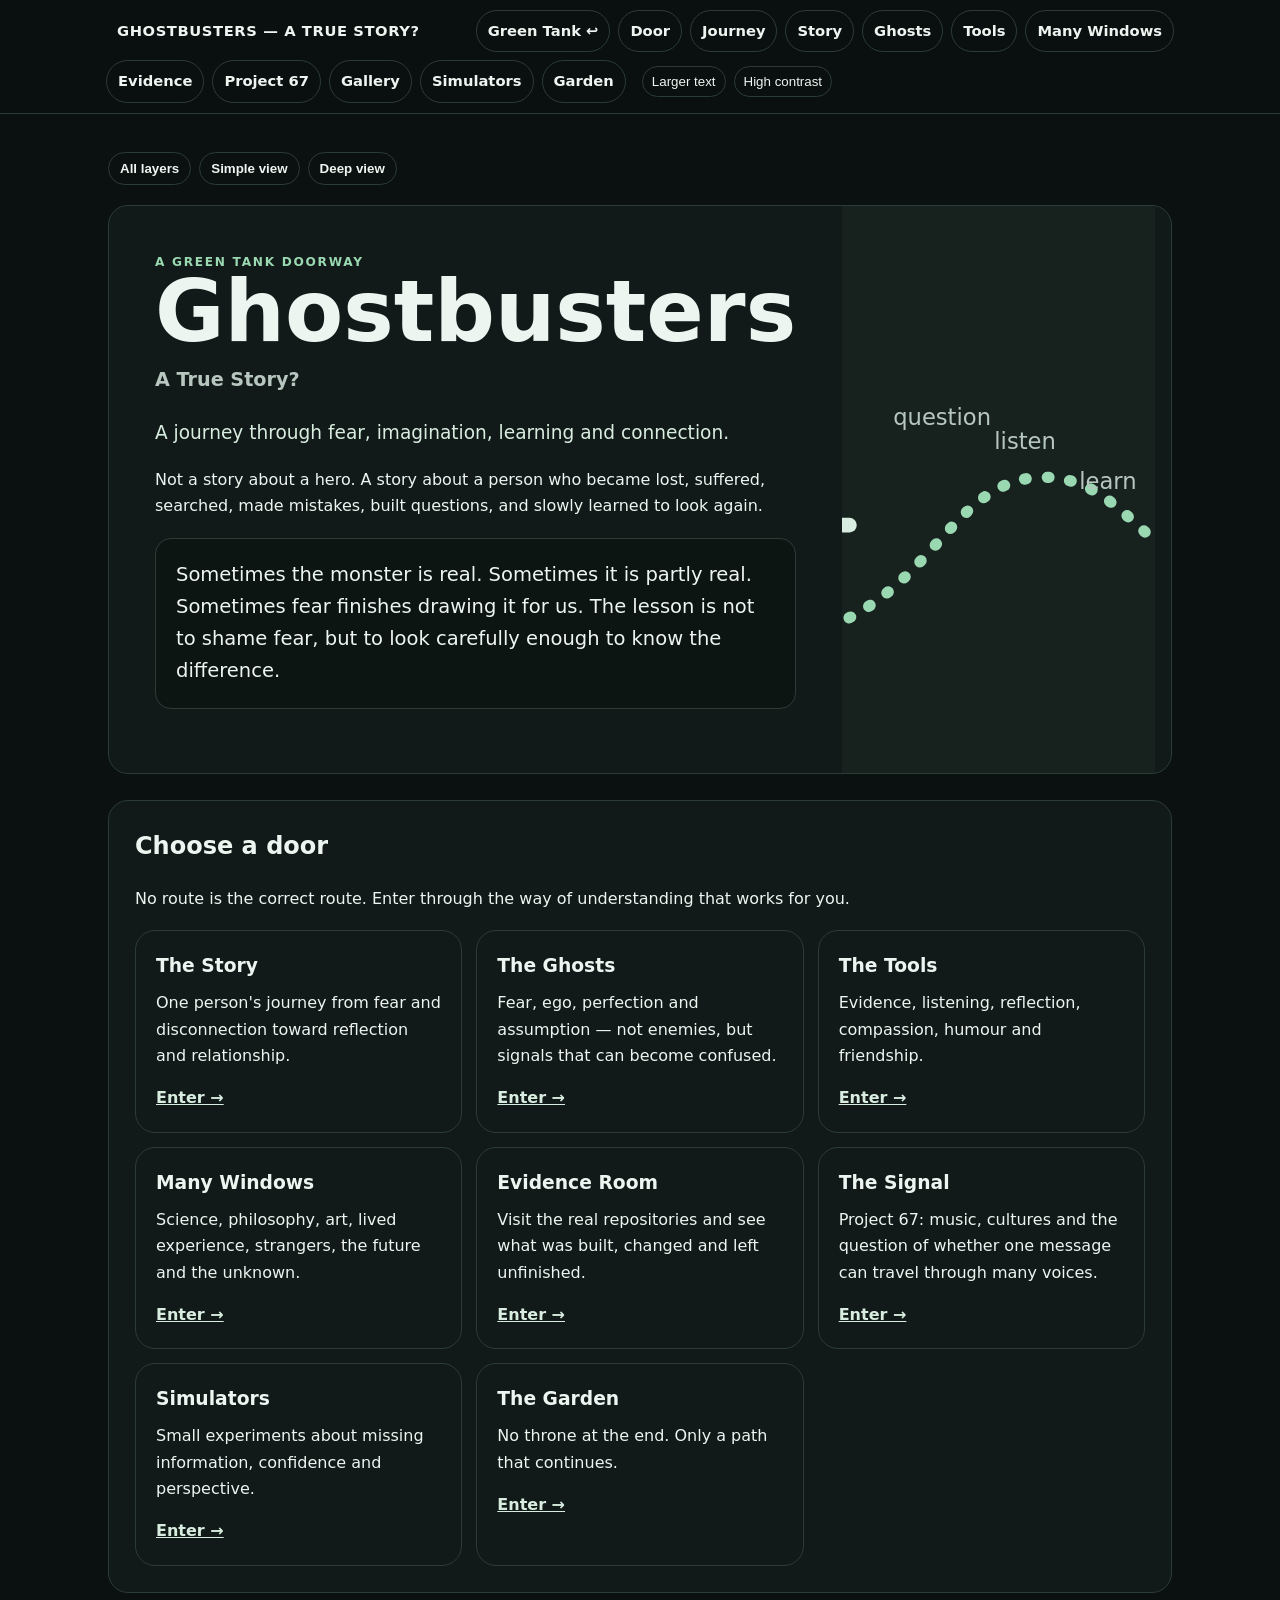
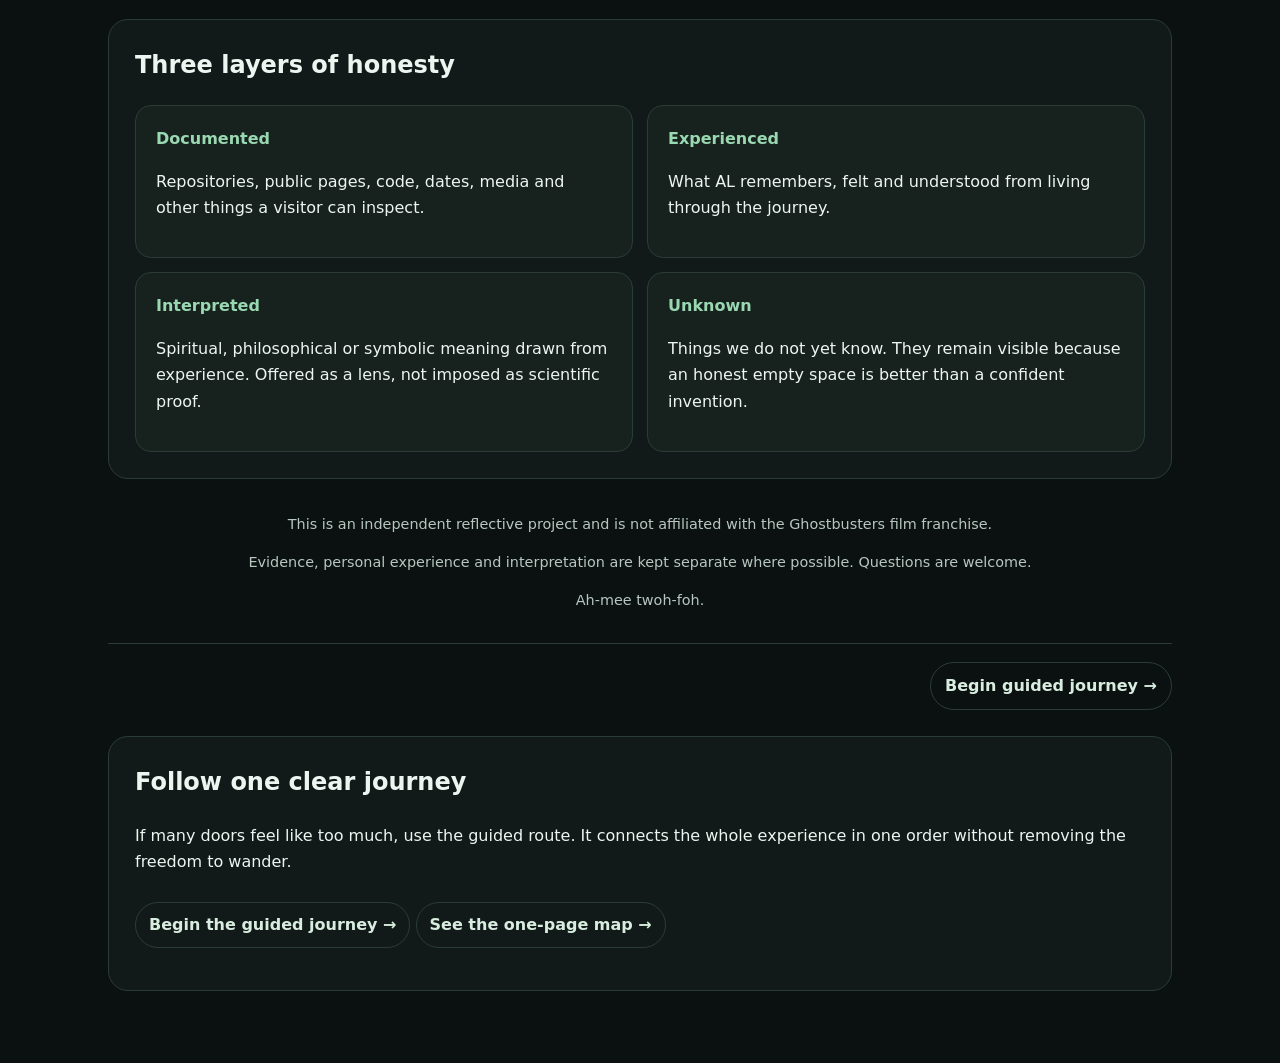
==== commit 6fd19f09: "Deploy full version 38 mirror backup" ====
--- a/ghostbusters_source/index.html
+++ b/ghostbusters_source/index.html
@@ -1,52 +1,14 @@
-<!doctype html>
-<html lang="en">
-<head>
-<meta charset="utf-8">
-<meta name="viewport" content="width=device-width,initial-scale=1">
-<meta name="description" content="Ghostbusters — A True Story? A Green Tank learning journey through fear, imagination, evidence, humility and connection.">
-<title>Ghostbusters — A True Story?</title>
-<link rel="stylesheet" href="assets/style.css">
-<script defer src="assets/app.js"></script>
-</head>
-<body>
-<header class="site"><nav class="nav" aria-label="Ghostbusters navigation">
-<a class="brand" href="#door">GHOSTBUSTERS — A TRUE STORY?</a>
-<a href="../index.html">Green Tank ↩</a><a href="#journey">Journey</a><a href="#story">Story</a><a href="#ghosts">Ghosts</a><a href="#tools">Tools</a><a href="#windows">Many Windows</a><a href="#evidence">Evidence</a><a href="#signal">Project 67</a><a href="#gallery">Gallery</a><a href="#simulators">Simulators</a><a href="#garden">Garden</a>
-<div class="controls"><button id="bigText" type="button">Larger text</button><button id="contrast" type="button">High contrast</button></div>
-</nav></header>
-<main class="wrap">
-<div class="modebar" aria-label="Reading mode"><button type="button" onclick="setReadingMode('all')">All layers</button><button type="button" onclick="setReadingMode('simple')">Simple view</button><button type="button" onclick="setReadingMode('deep')">Deep view</button></div>
+<!doctype html><html lang="en"><head><meta charset="utf-8"><meta name="viewport" content="width=device-width,initial-scale=1"><meta name="description" content="Ghostbusters — A True Story? A Green Tank learning journey through fear, imagination, evidence, humility and connection."><title>Index — Ghostbusters</title><link rel="stylesheet" href="assets/style.css"><script defer src="assets/app.js"></script></head><body><header class="site"><nav class="nav" aria-label="Ghostbusters navigation"><a class="brand" href="index.html">GHOSTBUSTERS — A TRUE STORY?</a><a href="../index.html">Green Tank ↩</a><a href="index.html">Door</a><a href="journey.html">Journey</a><a href="story.html">Story</a><a href="ghosts.html">Ghosts</a><a href="tools.html">Tools</a><a href="windows.html">Many Windows</a><a href="evidence.html">Evidence</a><a href="signal.html">Project 67</a><a href="gallery.html">Gallery</a><a href="simulators.html">Simulators</a><a href="garden.html">Garden</a><div class="controls" aria-label="Accessibility controls"><button id="bigText" type="button">Larger text</button><button id="contrast" type="button">High contrast</button></div></nav></header><main class="wrap">
+<div class="modebar" aria-label="Reading mode">
+<button type="button" onclick="setReadingMode('all')">All layers</button>
+<button type="button" onclick="setReadingMode('simple')">Simple view</button>
+<button type="button" onclick="setReadingMode('deep')">Deep view</button>
+</div><section class="hero"><div class="hero-copy"><div class="kicker">A Green Tank doorway</div><h1>Ghostbusters</h1><h2>A True Story?</h2><p class="lead">A journey through fear, imagination, learning and connection.</p><p>Not a story about a hero. A story about a person who became lost, suffered, searched, made mistakes, built questions, and slowly learned to look again.</p><div class="quote">Sometimes the monster is real. Sometimes it is partly real. Sometimes fear finishes drawing it for us. The lesson is not to shame fear, but to look carefully enough to know the difference.</div></div><div class="hero-img"><img src="assets/reflection_to_community.svg" alt="An ordinary person moving from private reflection through learning toward a circle of other people sharing ideas together."></div></section><section class="section"><h2>Choose a door</h2><p>No route is the correct route. Enter through the way of understanding that works for you.</p><div class="grid"><div class="card"><h3>The Story</h3><p>One person's journey from fear and disconnection toward reflection and relationship.</p><a class="go" href="story.html">Enter →</a></div><div class="card"><h3>The Ghosts</h3><p>Fear, ego, perfection and assumption — not enemies, but signals that can become confused.</p><a class="go" href="ghosts.html">Enter →</a></div><div class="card"><h3>The Tools</h3><p>Evidence, listening, reflection, compassion, humour and friendship.</p><a class="go" href="tools.html">Enter →</a></div><div class="card"><h3>Many Windows</h3><p>Science, philosophy, art, lived experience, strangers, the future and the unknown.</p><a class="go" href="windows.html">Enter →</a></div><div class="card"><h3>Evidence Room</h3><p>Visit the real repositories and see what was built, changed and left unfinished.</p><a class="go" href="evidence.html">Enter →</a></div><div class="card"><h3>The Signal</h3><p>Project 67: music, cultures and the question of whether one message can travel through many voices.</p><a class="go" href="signal.html">Enter →</a></div><div class="card"><h3>Simulators</h3><p>Small experiments about missing information, confidence and perspective.</p><a class="go" href="simulators.html">Enter →</a></div><div class="card"><h3>The Garden</h3><p>No throne at the end. Only a path that continues.</p><a class="go" href="garden.html">Enter →</a></div></div></section><section class="section"><h2>Three layers of honesty</h2><div class="evidence"><div class="exhibit"><span class="label">Documented</span><p>Repositories, public pages, code, dates, media and other things a visitor can inspect.</p></div><div class="exhibit"><span class="label">Experienced</span><p>What AL remembers, felt and understood from living through the journey.</p></div><div class="exhibit"><span class="label">Interpreted</span><p>Spiritual, philosophical or symbolic meaning drawn from experience. Offered as a lens, not imposed as scientific proof.</p></div><div class="exhibit"><span class="label">Unknown</span><p>Things we do not yet know. They remain visible because an honest empty space is better than a confident invention.</p></div></div></section><footer><p>This is an independent reflective project and is not affiliated with the Ghostbusters film franchise.</p><p>Evidence, personal experience and interpretation are kept separate where possible. Questions are welcome.</p><p>Ah-mee twoh-foh.</p></footer><nav class="route-nav" aria-label="Guided route"><span></span><a href="journey.html">Begin guided journey →</a></nav>
 
-<section id="door" class="hero">
-<div class="hero-copy"><div class="kicker">A Green Tank doorway</div><h1>Ghostbusters</h1><h2>A True Story?</h2><p class="lead">A journey through fear, imagination, learning and connection.</p><p>Not a story about a hero. A story about an ordinary person who became lost, suffered, searched, made mistakes, built questions and slowly learned to look again.</p><div class="quote">Sometimes the monster is real. Sometimes it is partly real. Sometimes fear finishes drawing it for us. The lesson is not to shame fear, but to look carefully enough to know the difference.</div></div>
-<div class="hero-img"><img src="assets/reflection_to_community.svg" alt="An ordinary person moving from private reflection through questions toward a circle of people sharing ideas."></div>
+<section class="section">
+<h2>Follow one clear journey</h2>
+<p>If many doors feel like too much, use the guided route. It connects the whole experience in one order without removing the freedom to wander.</p>
+<p><a class="path-link" href="journey.html">Begin the guided journey →</a> <a class="path-link" href="map.html">See the one-page map →</a></p>
 </section>
 
-<section class="section"><h2>Have you ever been afraid of something you did not fully understand?</h2><p>Yes, maybe and “I do not know” are all valid ways to enter. There is no belief test here.</p><div class="grid"><div class="card"><h3>Read simply</h3><p>Short explanations and clear ideas.</p></div><div class="card"><h3>Go deeper</h3><p>Context, limitations and competing perspectives.</p></div><div class="card"><h3>Look for yourself</h3><p>Repositories and public project links are available in the Evidence Room.</p></div></div></section>
-
-<section class="section"><h2>Four layers of honesty</h2><div class="evidence"><div class="exhibit"><span class="label">Documented</span><p>Repositories, public pages, dates, files and things a visitor can inspect.</p></div><div class="exhibit"><span class="label">Experienced</span><p>What AL remembers, felt and understood while living the journey.</p></div><div class="exhibit"><span class="label">Interpreted</span><p>Philosophical or spiritual meaning drawn from experience. Offered as a lens, not imposed as scientific proof.</p></div><div class="exhibit"><span class="label">Unknown</span><p>Things not yet established. An honest empty space is better than a confident invention.</p></div></div></section>
-
-<section id="journey" class="section"><h1 class="room-title">The Guided Journey</h1><p class="lead">Wander freely, or follow one thread.</p><div class="journey-track"><a href="#story">1. Lost</a><a href="#fear">2. Fear</a><a href="#ego">3. Ego</a><a href="#tools">4. Questions</a><a href="#evidence">5. Projects</a><a href="#windows">6. Many Views</a><a href="#meaning">7. Meaning</a><a href="#signal">8. Sharing</a><a href="#garden">9. Garden</a></div><div class="visual-flow"><span class="node">Experience</span><span class="arrow">→</span><span class="node">Question</span><span class="arrow">→</span><span class="node">Experiment</span><span class="arrow">→</span><span class="node">Correction</span><span class="arrow">→</span><span class="node">Understanding</span><span class="arrow">→</span><span class="node">Connection</span></div></section>
-
-<section id="story" class="section"><h1 class="room-title">The Story</h1><p class="lead">One person's experience. Not a map everyone must follow.</p><div class="simple simple-copy">AL spent years trying to become acceptable to other people and slowly lost sight of what AL actually needed.</div><p class="deep-copy">Repeated disconnection, fear and adaptation can teach a person to scan everyone else for danger or approval. That can be useful for survival while making identity and trust increasingly difficult. The private details are deliberately minimised here: the learning can be shared without turning other people's lives into exhibits.</p><h2>Music was another language</h2><p>Music offered a way to communicate feeling when ordinary language did not. For a time, flamenco offered belonging, discipline, expression and relationship. That path ended; physical work and later illness and pain made ordinary life increasingly difficult.</p><div class="quote">The point is not that suffering made AL special. It made the need for another way impossible to ignore.</div><h2>Collapse, then another question</h2><p>Eventually the old way of carrying life stopped working. Support arrived where fear had expected punishment. Recovery did not erase the past, but opened a different question:</p><div class="quote">What if the task is not to become acceptable? What if I need to understand what is happening — inside me, around me and between us?</div><h2>The shift</h2><p>The journey gradually moved from <strong>“I need people to understand me”</strong> toward <strong>“I want to understand people, including myself.”</strong> Understanding does not erase boundaries or excuse harm. It changes the goal from domination toward recognition, protection, repair and learning.</p></section>
-
-<section id="ghosts" class="section"><h1 class="room-title">The Ghosts</h1><p class="lead">Not enemies. Useful signals that can become distorted when they work with incomplete information.</p><article id="fear"><h2>Fear — the alarm</h2><div class="simple simple-copy">Fear asks: “Could this hurt me?” The ghost begins when that becomes: “How can I prove this will hurt me?”</div><p class="deep-copy">Fear can protect life. It can also carry old danger into a new moment. A feeling may be completely real while the explanation attached to it remains incomplete.</p></article><article id="ego"><h2>Ego — protector and storyteller</h2><div class="simple simple-copy">Ego says: “I have a view.” The ghost says: “My view is the whole world.”</div><p class="deep-copy">Ego gives identity, confidence, memory, creativity and protection. It becomes dangerous when image matters more than evidence, or when being wrong feels like annihilation. Loved but unchecked, it can run away like a fox in a hen house; attacked and humiliated, it may defend itself harder.</p><div class="quote">A healthy ego can say: “I thought I understood. I was wrong. Let me learn.”</div></article><article><h2>Perfection — the beautiful prison</h2><div class="simple simple-copy">Growth says: “I want to improve.” Fear says: “I must become flawless before I deserve acceptance.”</div><p class="deep-copy">Perfection becomes harmful when worth is made conditional on eliminating uncertainty or error. Learning is not evidence of failure. It is one of the possibilities of being unfinished.</p></article><article><h2>Assumption — the gap filler</h2><div class="simple simple-copy">A guess can help us move quickly. A guess pretending to be fact can create a monster.</div><p class="deep-copy">The mind completes patterns. The useful skill is to mark the boundary between what was observed, what was inferred and what remains unknown.</p></article><h2>How a monster can appear</h2><div class="visual-flow"><span class="node">Something unclear</span><span class="arrow">→</span><span class="node">Fear reacts</span><span class="arrow">→</span><span class="node">Ego explains</span><span class="arrow">→</span><span class="node">Assumption fills gaps</span><span class="arrow">→</span><span class="node">Monster</span></div><p class="notice"><strong>Important:</strong> this does not mean all danger is imaginary. Some dangers are real. Some are partly understood. Sometimes fear completes the drawing. The task is to tell those situations apart.</p></section>
-
-<section id="tools" class="section"><h1 class="room-title">The Tools</h1><p class="lead">No weapons. Tools anyone can practise.</p><div class="grid"><div class="card wide"><h3>Flashlight — Evidence</h3><p>What do we actually know? Looking carefully is a form of care because wrong assumptions can hurt.</p></div><div class="card wide"><h3>Ear — Listening</h3><p>What is the person actually saying, rather than what fear expected to hear?</p></div><div class="card wide"><h3>Mirror — Reflection</h3><p>What part is the world, and what part is my interpretation?</p></div><div class="card wide"><h3>Heart — Compassion</h3><p>Understanding is not declaring every action acceptable. It asks what happened, protects those at risk and looks for repair.</p></div><div class="card wide"><h3>Question mark — Humility</h3><p>What would change my mind? A question keeps learning possible.</p></div><div class="card wide"><h3>Humour</h3><p>Gentle humour can make correction survivable. Never laugh at suffering; laugh at the ego's certainty when reality gives it another lesson.</p></div><div class="card wide"><h3>Friendship — Feedback</h3><p>Other people can show us what our own window cannot. Healthy friendship allows correction without humiliation.</p></div></div><h2>The Ghostbusters rule</h2><div class="visual-flow"><span class="node">Pause</span><span class="arrow">→</span><span class="node">Listen</span><span class="arrow">→</span><span class="node">Check</span><span class="arrow">→</span><span class="node">Reflect</span><span class="arrow">→</span><span class="node">Learn</span><span class="arrow">→</span><span class="node">Connect</span></div></section>
-
-<section id="windows" class="section"><h1 class="room-title">The Many Windows</h1><p class="lead">One window can show something true without showing the whole landscape.</p><div class="grid"><div class="card"><h3>Human</h3><p>What does it feel like?</p></div><div class="card"><h3>Body</h3><p>What is the living system communicating?</p></div><div class="card"><h3>Science</h3><p>What can be observed, measured, tested and corrected?</p></div><div class="card"><h3>Philosophy</h3><p>What does it mean and what values are involved?</p></div><div class="card"><h3>Spiritual</h3><p>How do we relate to existence, compassion or awakening? A lens, not proof.</p></div><div class="card"><h3>Art</h3><p>What can be felt when literal prose is insufficient?</p></div><div class="card"><h3>Stranger</h3><p>What assumptions disappear when someone arrives without our background?</p></div><div class="card"><h3>Person affected</h3><p>What did this action or system do to someone else?</p></div><div class="card"><h3>Future</h3><p>Did this help someone learn, create or repair?</p></div><div class="card"><h3>Unknown</h3><p>Leave room.</p></div></div><div class="quote">Many views do not automatically create truth. They improve our chances when disagreements, methods and evidence remain inspectable.</div><div id="meaning" class="spiritual-lens"><h2>AL's spiritual interpretation</h2><p>AL came to use words such as God, Buddha, love, relationship and awakening as ways of thinking about connection, existence and compassionate awareness. In this story, God can be a spiritual/philosophical way of speaking about love, care, relationship, cohesion and existence; Buddha can be a lesson and tradition of awakening, compassion and learning to see more clearly.</p><p>This is deliberately separate from scientific claims. Physics and mathematics can describe structures and relationships in nature; calling those structures “God” is a metaphysical interpretation, not an experimental result. No visitor needs to use the same language to participate in the practical lesson.</p></div></section>
-
-<section id="evidence" class="section"><h1 class="room-title">The Evidence Room</h1><p class="lead">Not a trophy cabinet. A set of public questions, experiments, mistakes and records.</p><p>A repository demonstrates that work was created and published. It does not automatically prove every conclusion written inside it, nor who outside it was influenced by it.</p><div class="evidence"><article class="exhibit"><h3>Proof of Experience Crypto</h3><p><span class="label">Question:</span> Can human experience itself have value?</p><p><span class="label">Lesson:</span> Human beings are more than labour, computing power or purchasing power.</p><p><span class="label">Unfinished:</span> Concept, not a production cryptocurrency.</p><p class="factline"><a href="https://github.com/Sometimesalex/proof-of-experience-crypto" target="_blank" rel="noopener">Visit repository →</a></p></article><article class="exhibit"><h3>Project 67</h3><p><span class="label">Question:</span> Can one message travel through different languages, genres and cultures without requiring sameness?</p><p><span class="label">Lesson:</span> Preserve origin without imprisoning the journey.</p><p class="factline"><a href="https://github.com/Sometimesalex/67" target="_blank" rel="noopener">Visit repository →</a></p></article><article class="exhibit"><h3>Project 67 — early landing</h3><p>An early public doorway showing the participatory media idea before the larger site grew.</p><p class="factline"><a href="https://github.com/Sometimesalex/project67-landing" target="_blank" rel="noopener">Visit repository →</a></p></article><article class="exhibit"><h3>Project 67 — first Pages site</h3><p>The public GitHub Pages presentation connecting music and Proof of Experience.</p><p class="factline"><a href="https://github.com/Sometimesalex/sometimesalex.github.io" target="_blank" rel="noopener">Visit repository →</a></p></article><article class="exhibit"><h3>Y</h3><p><span class="label">Question:</span> Can different texts and traditions be compared without appointing one perspective as unquestionable ruler?</p><p><span class="label">Boundary:</span> Exploratory comparative tooling, not an oracle and not scientific proof of a deity.</p><p class="factline"><a href="https://github.com/Sometimesalex/y" target="_blank" rel="noopener">Visit repository →</a></p></article><article class="exhibit"><h3>EUTUBE</h3><p><span class="label">Question:</span> Can media infrastructure be human-first, transparent and resistant to manipulation?</p><p><span class="label">Unfinished:</span> Early-stage architecture rather than a completed platform.</p><p class="factline"><a href="https://github.com/Sometimesalex/eutube" target="_blank" rel="noopener">Visit repository →</a></p></article><article class="exhibit"><h3>Tokenary</h3><p><span class="label">Question:</span> Can meaning be structured so systems preserve context, provenance and uncertainty?</p><p><span class="label">Lesson:</span> An honest unknown is better than a confident invention.</p><p class="factline"><a href="https://github.com/Sometimesalex/Tokenary" target="_blank" rel="noopener">Visit repository →</a></p></article></div><h2>Public chronology</h2><div class="timeline"><div class="event"><time>12 January 2026</time><strong>Proof of Experience Crypto</strong><p>Human experience becomes the centre of a creative-value question.</p></div><div class="event"><time>17–19 January 2026</time><strong>Project 67 becomes public</strong><p>Music and the participatory idea move toward a public signal.</p></div><div class="event"><time>Late January 2026</time><strong>Y</strong><p>The search turns toward texts, meaning, structure and multiple perspectives.</p></div><div class="event"><time>9–10 February 2026</time><strong>EUTUBE</strong><p>The question expands toward media architecture, provenance and human-first design.</p></div><div class="event"><time>11–14 February 2026</time><strong>Tokenary</strong><p>The work turns toward uncertainty, provenance and the mechanics of meaning.</p></div></div><p class="notice">Repository history can preserve information that was never intended to become part of this story. Visitors are invited to inspect the work, not collect private identifiers. Authentication material and unnecessary personal identifiers are intentionally excluded here.</p></section>
-
-<section id="signal" class="section"><h1 class="room-title">The Signal — Project 67</h1><p class="lead">Can a message of love travel through many voices?</p><p>Project 67 explored language, genre, culture and personal interpretation without asking everyone to become the same.</p><div class="quote">A world of identical voices would not be harmony. Harmony depends on difference held in relationship.</div><h2>The river</h2><p>A river has a source. The source matters. But a river forbidden to leave its source never becomes a river. This became a way to think about authorship and sharing: remember where something began without claiming ownership over every meaning it later creates for other people.</p><div class="grid"><div class="card wide"><h3>Project 67 public site</h3><p><a class="go" href="https://sometimesalex.github.io/" target="_blank" rel="noopener">Open site →</a></p></div><div class="card wide"><h3>Expanded Project 67</h3><p><a class="go" href="https://sometimesalex.github.io/67/" target="_blank" rel="noopener">Open site →</a></p></div><div class="card wide"><h3>Repository</h3><p><a class="go" href="https://github.com/Sometimesalex/67" target="_blank" rel="noopener">Inspect files →</a></p></div></div><p>The signal offers itself. It does not force the receiver. Communication is a relationship, not control.</p></section>
-
-<section id="gallery" class="section"><h1 class="room-title">The Gallery</h1><p class="lead">Different minds enter through different doors. These visual stories supplement the deeper explanations.</p><div class="comic-grid"><article class="comic"><h3>The Monster in the Dark</h3><div class="strip"><div class="panel"><div class="scene">🌑<br>🧥</div><div class="caption">I don't know what that is.</div></div><div class="panel"><div class="scene">😨<br>👹</div><div class="caption">Fear finishes the picture.</div></div><div class="panel"><div class="scene">🔦</div><div class="caption">Evidence turns on the light.</div></div><div class="panel"><div class="scene">🧥</div><div class="caption">Fear was real. The first story was incomplete.</div></div></div><p class="comic-note simple-copy">Fear can make an unknown thing look more certain and more dangerous than it is.</p></article><article class="comic"><h3>The Ego Shield</h3><div class="strip"><div class="panel"><div class="scene">🙂</div><div class="caption">I want to be safe.</div></div><div class="panel"><div class="scene">🛡️🛡️🛡️</div><div class="caption">Protection grows.</div></div><div class="panel"><div class="scene">🧱🙂🧱</div><div class="caption">Safe... but alone.</div></div><div class="panel"><div class="scene">🤝</div><div class="caption">An opening allows feedback.</div></div></div><p class="comic-note">Protection is useful. Too much protection can become isolation.</p></article><article class="comic"><h3>The Perfect Being</h3><div class="strip"><div class="panel"><div class="scene">🧗</div><div class="caption">I must become perfect.</div></div><div class="panel"><div class="scene">🏁</div><div class="caption">Perfect.</div></div><div class="panel"><div class="scene">😐</div><div class="caption">Now what?</div></div><div class="panel"><div class="scene">🌄</div><div class="caption">Another question. More to learn.</div></div></div><p class="comic-note">Being unfinished gives us room to learn.</p></article><article class="comic"><h3>The Missing Page</h3><div class="strip"><div class="panel"><div class="scene">📖</div><div class="caption">Half a story.</div></div><div class="panel"><div class="scene">🧠✍️</div><div class="caption">The mind writes an ending.</div></div><div class="panel"><div class="scene">📄</div><div class="caption">The missing page arrives.</div></div><div class="panel"><div class="scene">🤔</div><div class="caption">The explanation changes.</div></div></div><p class="comic-note">A guess is not a fact.</p></article><article class="comic"><h3>The Many Windows</h3><div class="strip"><div class="panel"><div class="scene">🪟🔬</div><div class="caption">What can we test?</div></div><div class="panel"><div class="scene">🪟🎨</div><div class="caption">What can we feel?</div></div><div class="panel"><div class="scene">🪟🧭</div><div class="caption">What does it mean?</div></div><div class="panel"><div class="scene">🏞️</div><div class="caption">The landscape is larger than one window.</div></div></div></article><article class="comic"><h3>The Forest</h3><div class="strip"><div class="panel"><div class="scene">🌳</div><div class="caption">I am the forest.</div></div><div class="panel"><div class="scene">🌼🍄🐦</div><div class="caption">Other lives answer.</div></div><div class="panel"><div class="scene">🌳🤔</div><div class="caption">I am part of it.</div></div><div class="panel"><div class="scene">🌲🌳🌼🍄🐦</div><div class="caption">Difference creates relationship.</div></div></div></article></div><div class="meme"><div class="meme-top">Ego: “I know exactly what happened.”</div><div class="meme-bottom">Evidence: “Excellent. Show me.”</div></div><div class="meme"><div class="meme-top">Fear: “Something changed!”</div><div class="meme-bottom">Wisdom: “Thank you. We will look.”</div></div></section>
-
-<section id="simulators" class="section"><h1 class="room-title">Simulators</h1><p class="lead">Small experiments. No winners. The purpose is to notice how interpretation changes.</p><div class="sim"><h2>Missing information</h2><p>You send someone an important message. They do not reply. What is your first explanation?</p><button onclick="missingInfo('hate')">They dislike me</button><button onclick="missingInfo('busy')">They are busy</button><button onclick="missingInfo('happened')">Something happened</button><button onclick="missingInfo('unknown')">I do not know yet</button><div class="result" id="missingResult" aria-live="polite">Choose an interpretation.</div><button onclick="revealCase()">Reveal more information</button><div class="result" id="caseReveal" aria-live="polite"></div></div><div class="sim"><h2>Confidence meter</h2><p>Move the slider. Notice how language can communicate different degrees of certainty.</p><input class="range" type="range" min="0" max="100" value="20" oninput="confidence(this.value)" aria-label="Confidence"><div class="result" id="confidenceResult">I wonder</div><p class="deep-copy">No percentage maps perfectly to a phrase. The exercise is to remember that certainty has degrees.</p></div><div class="sim"><h2>Five questions</h2><div class="visual-flow"><span class="node">What did I observe?</span><span class="node">What did I infer?</span><span class="node">What did another person see?</span><span class="node">What evidence could check this?</span><span class="node">What remains unknown?</span></div></div></section>
-
-<section id="garden" class="section"><h1 class="room-title">The Garden</h1><p class="lead">No throne at the end of the path.</p><h2>A garden is not a factory</h2><p>A factory can aim for identical outputs. A garden depends on difference, relationship, time and conditions. Growth cannot be forced by pulling on a plant.</p><div class="quote">The goal is not to become the greatest tree. Grow well, and allow other things to grow too.</div><h2>No one is more human</h2><p>People differ in ability, experience, culture, confidence, knowledge and need. Those differences do not make one person more human than another. Equal dignity can require different support.</p><h2>What understanding asks</h2><p>Understanding is not the end of responsibility. It is where responsibility becomes more informed.</p><div class="visual-flow"><span class="node">What did I learn?</span><span class="node">What did I question?</span><span class="node">What can I repair?</span><span class="node">What can I share?</span></div><div class="quote">You do not need to become AL. You do not need to find the same answers. Look, listen, check, learn and continue your own journey.</div><p><strong>The world does not need more people trying to be above each other. It needs more people willing to understand each other.</strong></p></section>
-
-<footer><p>This is an independent reflective project and is not affiliated with the Ghostbusters film franchise.</p><p>Evidence, personal experience and interpretation are kept separate where possible. Questions and corrections are welcome.</p><p>Ah-mee twoh-foh.</p></footer>
-</main>
-</body>
-</html>
+</main></body></html>
--- a/ghostbusters_source/assets/style.css
+++ b/ghostbusters_source/assets/style.css
@@ -1,3 +1,126 @@
+
 :root{--bg:#0b1110;--panel:#111a18;--panel2:#17221f;--text:#edf5f1;--muted:#b7c7c0;--line:#2b3c36;--accent:#9ad8b2;--accent2:#d8eddf;--warn:#f0d7a2;--max:1100px;--radius:20px}*{box-sizing:border-box}html{scroll-behavior:smooth}body{margin:0;background:var(--bg);color:var(--text);font-family:system-ui,-apple-system,Segoe UI,Roboto,Arial,sans-serif;line-height:1.65}a{color:var(--accent2)}a:focus,button:focus,input:focus{outline:3px solid var(--warn);outline-offset:3px}header.site{position:sticky;top:0;z-index:20;background:rgba(11,17,16,.96);border-bottom:1px solid var(--line);backdrop-filter:blur(8px)}.nav{max-width:var(--max);margin:auto;padding:10px 16px;display:flex;gap:8px;flex-wrap:wrap;align-items:center}.nav a{text-decoration:none;border:1px solid var(--line);border-radius:999px;padding:8px 11px;color:var(--text);font-weight:650;font-size:.92rem}.nav a:hover{background:var(--panel2)}.nav .brand{border:0;margin-right:auto;font-weight:850;letter-spacing:.04em}.wrap{max-width:var(--max);margin:auto;padding:28px 18px 72px}.hero{min-height:480px;border:1px solid var(--line);border-radius:var(--radius);overflow:hidden;display:grid;grid-template-columns:1.05fr .95fr;background:var(--panel)}.hero-copy{padding:46px}.hero-copy h1{font-size:clamp(2.4rem,7vw,5.3rem);line-height:.95;margin:0 0 12px}.hero-copy h2{margin:0 0 22px;color:var(--muted);font-size:1.2rem;font-weight:600}.hero-img{background:#18231f}.hero-img img{width:100%;height:100%;object-fit:cover;display:block}.kicker{text-transform:uppercase;letter-spacing:.14em;font-size:.76rem;color:var(--accent);font-weight:800}.lead{font-size:1.16rem;color:var(--accent2)}.grid{display:grid;grid-template-columns:repeat(12,1fr);gap:14px;margin-top:18px}.card{grid-column:span 4;padding:20px;border:1px solid var(--line);border-radius:var(--radius);background:var(--panel);min-height:160px}.card.wide{grid-column:span 6}.card h3{margin:0 0 8px}.card p{margin:8px 0}.card .go{display:inline-block;margin-top:8px;font-weight:750}.section{margin-top:26px;padding:26px;border:1px solid var(--line);border-radius:var(--radius);background:var(--panel)}.section h1,.section h2{margin-top:0}.simple{padding:18px;border-left:5px solid var(--accent);background:var(--panel2);border-radius:12px;font-size:1.06rem}.deep{color:var(--muted)}.quote{font-size:1.22rem;margin:18px 0;padding:20px;border-radius:16px;background:#0d1513;border:1px solid var(--line)}.visual-flow{display:flex;align-items:center;gap:8px;flex-wrap:wrap;margin:18px 0}.node{padding:10px 13px;border-radius:13px;background:var(--panel2);border:1px solid var(--line);font-weight:700}.arrow{color:var(--accent);font-weight:900}.room-title{font-size:clamp(2rem,5vw,3.5rem);margin-bottom:8px}.evidence{display:grid;grid-template-columns:1fr 1fr;gap:14px;margin-top:14px}.exhibit{padding:20px;background:var(--panel2);border:1px solid var(--line);border-radius:16px}.exhibit h3{margin-top:0}.factline{border-top:1px solid var(--line);padding-top:10px;margin-top:10px}.label{font-weight:800;color:var(--accent)}.notice{border:1px dashed var(--warn);color:var(--accent2);background:#171811;border-radius:16px;padding:16px}.sim{padding:20px;border:1px solid var(--line);border-radius:16px;background:var(--panel2);margin-top:16px}.sim button{background:#1f2d28;color:var(--text);border:1px solid var(--line);border-radius:999px;padding:10px 13px;margin:4px;cursor:pointer;font-weight:700}.sim button:hover{background:#293c35}.result{margin-top:12px;padding:14px;min-height:52px;border-radius:12px;background:#0d1513}.range{width:100%}footer{margin-top:34px;color:var(--muted);text-align:center;font-size:.9rem}.controls{display:flex;gap:8px;flex-wrap:wrap;margin-left:8px}.controls button{background:transparent;border:1px solid var(--line);color:var(--text);border-radius:999px;padding:7px 9px;cursor:pointer}body.large{font-size:1.18rem}body.highcontrast{--bg:#000;--panel:#000;--panel2:#111;--text:#fff;--muted:#fff;--line:#fff;--accent:#fff;--accent2:#fff}@media(max-width:780px){.hero{grid-template-columns:1fr;min-height:0}.hero-copy{padding:30px 24px}.hero-img{min-height:260px}.card,.card.wide{grid-column:span 12}.evidence{grid-template-columns:1fr}}
-.comic-grid{display:grid;grid-template-columns:repeat(12,1fr);gap:14px;margin-top:18px}.comic{grid-column:span 6;border:1px solid var(--line);border-radius:20px;background:var(--panel);overflow:hidden}.comic h3{margin:0;padding:18px 18px 8px}.comic-note{padding:0 18px 18px;color:var(--muted)}.strip{display:grid;grid-template-columns:repeat(4,1fr);gap:8px;padding:14px;background:#0d1513}.panel{min-height:190px;border:1px solid var(--line);border-radius:15px;padding:12px;background:var(--panel2);display:flex;flex-direction:column;justify-content:space-between}.panel .scene{font-size:2.4rem;text-align:center;padding:12px 4px;line-height:1.25}.panel .caption{font-size:.92rem;background:rgba(0,0,0,.25);border-radius:10px;padding:8px}.bubble{display:inline-block;max-width:92%;padding:8px 10px;border-radius:16px;background:var(--accent2);color:#102019;font-weight:750;margin:4px 0}.bubble.alt{background:#e5d9b9;color:#211d12}.meme{margin-top:18px;border:1px solid var(--line);border-radius:20px;padding:18px;background:linear-gradient(180deg,var(--panel2),var(--panel))}.meme-top{font-size:clamp(1.5rem,4vw,2.5rem);font-weight:900;line-height:1.05;text-transform:uppercase}.meme-bottom{margin-top:18px;font-size:1.2rem;font-weight:800;color:var(--accent2)}.lens{display:grid;grid-template-columns:120px 1fr;gap:16px;align-items:start;padding:16px;border:1px solid var(--line);border-radius:18px;background:var(--panel2);margin:12px 0}.lens-icon{font-size:3rem;text-align:center;padding:16px 8px;border:1px solid var(--line);border-radius:16px;background:#0d1513}.timeline{position:relative;margin:24px 0;padding-left:28px}.timeline:before{content:"";position:absolute;left:9px;top:3px;bottom:3px;width:2px;background:var(--line)}.event{position:relative;margin:0 0 18px;padding:16px;background:var(--panel2);border:1px solid var(--line);border-radius:16px}.event:before{content:"";position:absolute;left:-25px;top:22px;width:12px;height:12px;border-radius:999px;background:var(--accent);box-shadow:0 0 0 4px var(--bg)}.event time{display:block;color:var(--accent);font-weight:800}.modebar{display:flex;gap:8px;flex-wrap:wrap;margin:10px 0 20px}.modebar button{background:transparent;border:1px solid var(--line);color:var(--text);border-radius:999px;padding:8px 11px;cursor:pointer;font-weight:700}.simple-only .deep-copy{display:none}.deep-only .simple-copy{display:none}@media(max-width:850px){.comic{grid-column:span 12}.strip{grid-template-columns:1fr 1fr}}@media(max-width:520px){.strip{grid-template-columns:1fr}.lens{grid-template-columns:1fr}}
-.journey-track{display:grid;grid-template-columns:repeat(9,1fr);gap:6px;margin:18px 0 28px}.journey-track a{min-height:58px;display:flex;align-items:center;justify-content:center;text-align:center;text-decoration:none;padding:8px;border-radius:12px;border:1px solid var(--line);background:var(--panel2);color:var(--text);font-size:.78rem;font-weight:800}.journey-track a:hover{transform:translateY(-1px)}.stage{border:1px solid var(--line);border-radius:22px;background:var(--panel);margin:20px 0;overflow:hidden}.stage-head{padding:22px 24px 12px;display:grid;grid-template-columns:70px 1fr;gap:16px;align-items:center}.stage-num{width:60px;height:60px;border-radius:999px;display:flex;align-items:center;justify-content:center;border:1px solid var(--line);background:#0d1513;font-size:1.4rem;font-weight:900;color:var(--accent)}.stage-body{padding:0 24px 24px}.stage h2{margin:0}.path-link{display:inline-block;margin-top:10px;padding:9px 13px;border-radius:999px;border:1px solid var(--line);text-decoration:none;font-weight:800}.transition{padding:18px;border-radius:16px;background:#0d1513;border:1px dashed var(--line);margin:16px 0}.route-nav{display:flex;gap:10px;justify-content:space-between;flex-wrap:wrap;margin:30px 0 6px;padding-top:18px;border-top:1px solid var(--line)}.route-nav a{text-decoration:none;border:1px solid var(--line);border-radius:999px;padding:10px 14px;font-weight:800}.truth-key{display:grid;grid-template-columns:repeat(4,1fr);gap:10px;margin:18px 0}.truth-key .key{padding:14px;border:1px solid var(--line);border-radius:14px;background:var(--panel2)}.truth-key .key strong{display:block;color:var(--accent);margin-bottom:4px}.spiritual-lens{border-left:5px solid var(--warn);padding:18px;background:#171811;border-radius:14px}@media(max-width:900px){.journey-track{grid-template-columns:repeat(3,1fr)}.truth-key{grid-template-columns:1fr 1fr}}@media(max-width:540px){.journey-track{grid-template-columns:1fr 1fr}.stage-head{grid-template-columns:1fr}.truth-key{grid-template-columns:1fr}}
+
+
+/* v1.2: lightweight visual/comic layer */
+.comic-grid{display:grid;grid-template-columns:repeat(12,1fr);gap:14px;margin-top:18px}
+.comic{grid-column:span 6;border:1px solid var(--line);border-radius:20px;background:var(--panel);overflow:hidden}
+.comic h3{margin:0;padding:18px 18px 8px}.comic-note{padding:0 18px 18px;color:var(--muted)}
+.strip{display:grid;grid-template-columns:repeat(4,1fr);gap:8px;padding:14px;background:#0d1513}
+.panel{min-height:190px;border:1px solid var(--line);border-radius:15px;padding:12px;background:var(--panel2);display:flex;flex-direction:column;justify-content:space-between}
+.panel .scene{font-size:2.4rem;text-align:center;padding:12px 4px;line-height:1.25}.panel .caption{font-size:.92rem;background:rgba(0,0,0,.25);border-radius:10px;padding:8px}
+.bubble{display:inline-block;max-width:92%;padding:8px 10px;border-radius:16px;background:var(--accent2);color:#102019;font-weight:750;margin:4px 0}.bubble.alt{background:#e5d9b9;color:#211d12}
+.meme{margin-top:18px;border:1px solid var(--line);border-radius:20px;padding:18px;background:linear-gradient(180deg,var(--panel2),var(--panel))}
+.meme-top{font-size:clamp(1.5rem,4vw,2.5rem);font-weight:900;line-height:1.05;text-transform:uppercase}.meme-bottom{margin-top:18px;font-size:1.2rem;font-weight:800;color:var(--accent2)}
+.lens{display:grid;grid-template-columns:120px 1fr;gap:16px;align-items:start;padding:16px;border:1px solid var(--line);border-radius:18px;background:var(--panel2);margin:12px 0}.lens-icon{font-size:3rem;text-align:center;padding:16px 8px;border:1px solid var(--line);border-radius:16px;background:#0d1513}
+.timeline{position:relative;margin:24px 0;padding-left:28px}.timeline:before{content:"";position:absolute;left:9px;top:3px;bottom:3px;width:2px;background:var(--line)}
+.event{position:relative;margin:0 0 18px;padding:16px;background:var(--panel2);border:1px solid var(--line);border-radius:16px}.event:before{content:"";position:absolute;left:-25px;top:22px;width:12px;height:12px;border-radius:999px;background:var(--accent);box-shadow:0 0 0 4px var(--bg)}.event time{display:block;color:var(--accent);font-weight:800}
+.modebar{display:flex;gap:8px;flex-wrap:wrap;margin:10px 0 20px}.modebar button{background:transparent;border:1px solid var(--line);color:var(--text);border-radius:999px;padding:8px 11px;cursor:pointer;font-weight:700}
+.simple-only .deep-copy{display:none}.deep-only .simple-copy{display:none}
+@media(max-width:850px){.comic{grid-column:span 12}.strip{grid-template-columns:1fr 1fr}}
+@media(max-width:520px){.strip{grid-template-columns:1fr}.lens{grid-template-columns:1fr}}
+
+
+/* ---------- v1.3 guided journey ---------- */
+.journey-track{
+  display:grid;
+  grid-template-columns:repeat(9,1fr);
+  gap:6px;
+  margin:18px 0 28px;
+}
+.journey-track a{
+  min-height:58px;
+  display:flex;
+  align-items:center;
+  justify-content:center;
+  text-align:center;
+  text-decoration:none;
+  padding:8px;
+  border-radius:12px;
+  border:1px solid var(--line);
+  background:var(--panel2);
+  color:var(--text);
+  font-size:.78rem;
+  font-weight:800;
+}
+.journey-track a:hover{transform:translateY(-1px)}
+.stage{
+  border:1px solid var(--line);
+  border-radius:22px;
+  background:var(--panel);
+  margin:20px 0;
+  overflow:hidden;
+}
+.stage-head{
+  padding:22px 24px 12px;
+  display:grid;
+  grid-template-columns:70px 1fr;
+  gap:16px;
+  align-items:center;
+}
+.stage-num{
+  width:60px;height:60px;border-radius:999px;
+  display:flex;align-items:center;justify-content:center;
+  border:1px solid var(--line);
+  background:#0d1513;
+  font-size:1.4rem;font-weight:900;color:var(--accent);
+}
+.stage-body{padding:0 24px 24px}
+.stage h2{margin:0}
+.path-link{
+  display:inline-block;
+  margin-top:10px;
+  padding:9px 13px;
+  border-radius:999px;
+  border:1px solid var(--line);
+  text-decoration:none;
+  font-weight:800;
+}
+.transition{
+  padding:18px;
+  border-radius:16px;
+  background:#0d1513;
+  border:1px dashed var(--line);
+  margin:16px 0;
+}
+.route-nav{
+  display:flex;
+  gap:10px;
+  justify-content:space-between;
+  flex-wrap:wrap;
+  margin:30px 0 6px;
+  padding-top:18px;
+  border-top:1px solid var(--line);
+}
+.route-nav a{
+  text-decoration:none;
+  border:1px solid var(--line);
+  border-radius:999px;
+  padding:10px 14px;
+  font-weight:800;
+}
+.truth-key{
+  display:grid;
+  grid-template-columns:repeat(4,1fr);
+  gap:10px;
+  margin:18px 0;
+}
+.truth-key .key{
+  padding:14px;border:1px solid var(--line);border-radius:14px;background:var(--panel2)
+}
+.truth-key .key strong{display:block;color:var(--accent);margin-bottom:4px}
+.spiritual-lens{
+  border-left:5px solid var(--warn);
+  padding:18px;
+  background:#171811;
+  border-radius:14px;
+}
+@media(max-width:900px){
+  .journey-track{grid-template-columns:repeat(3,1fr)}
+  .truth-key{grid-template-columns:1fr 1fr}
+}
+@media(max-width:540px){
+  .journey-track{grid-template-columns:1fr 1fr}
+  .stage-head{grid-template-columns:1fr}
+  .truth-key{grid-template-columns:1fr}
+}
